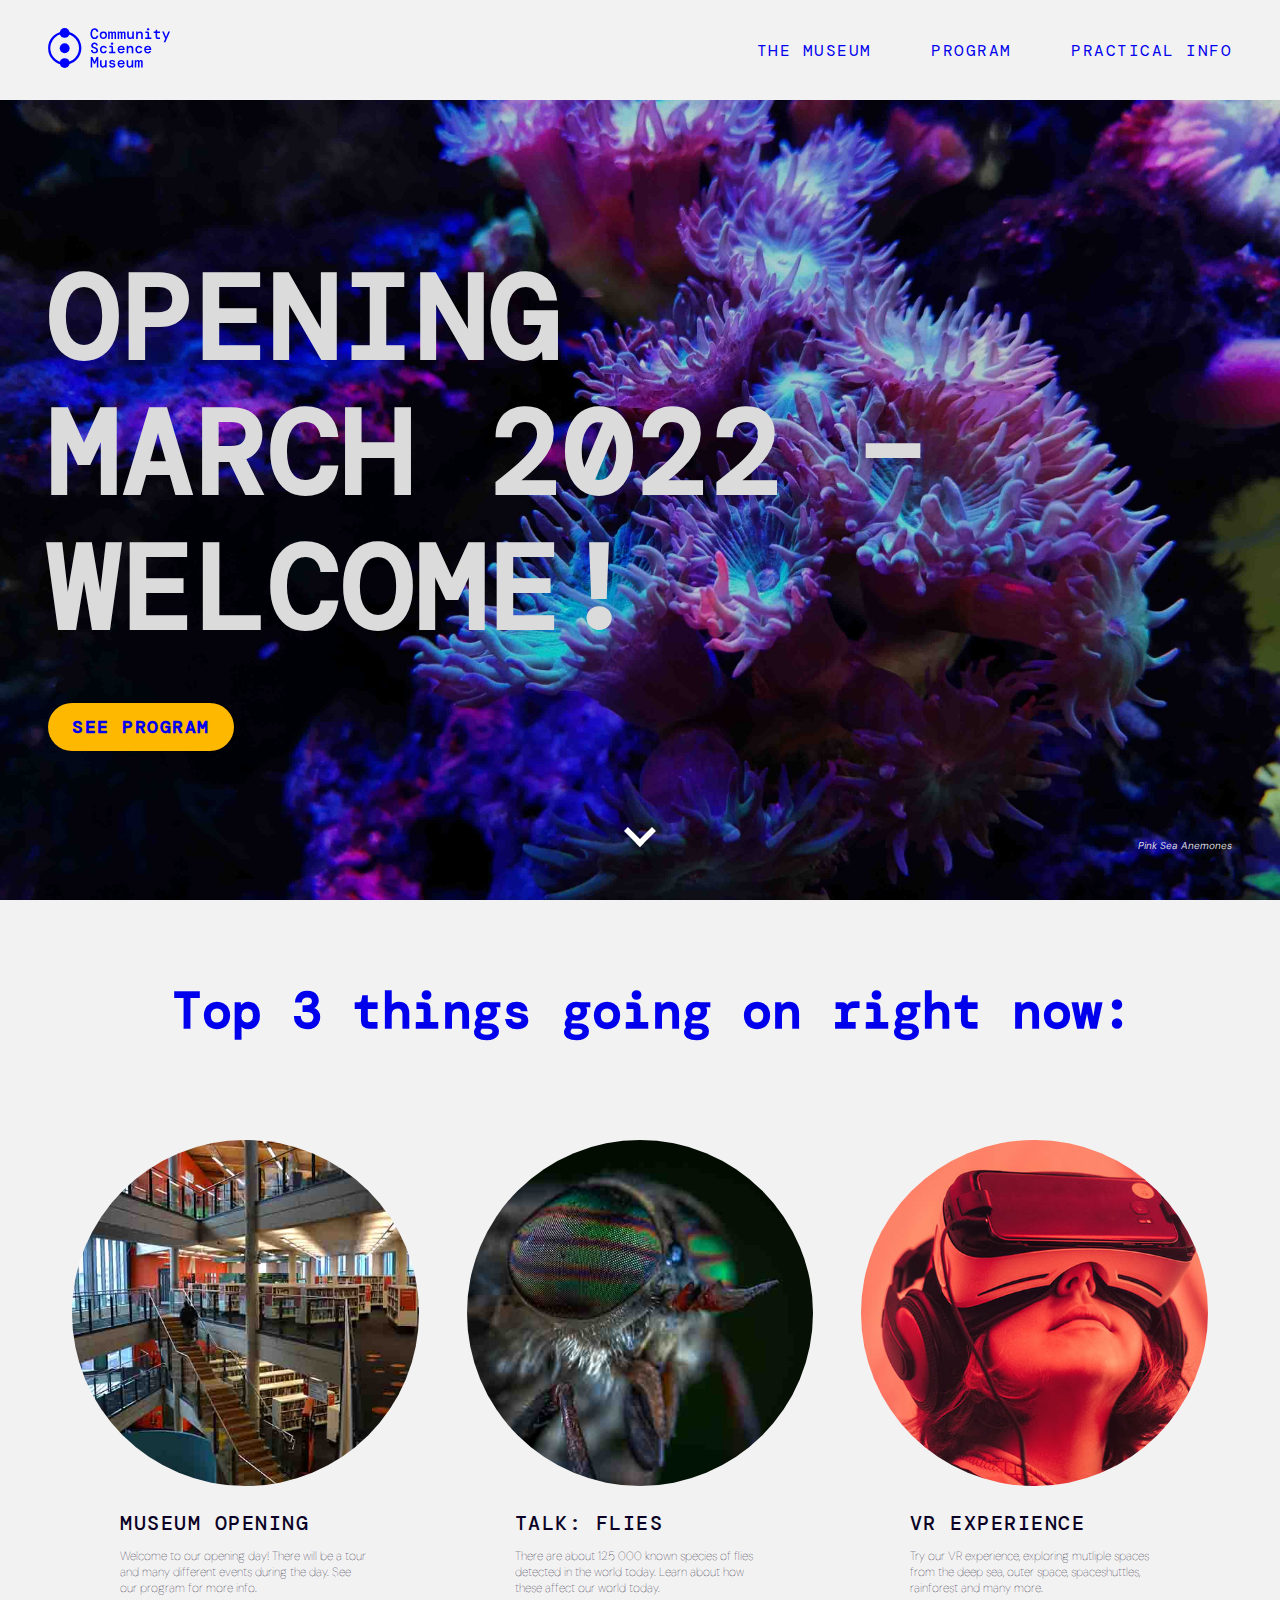
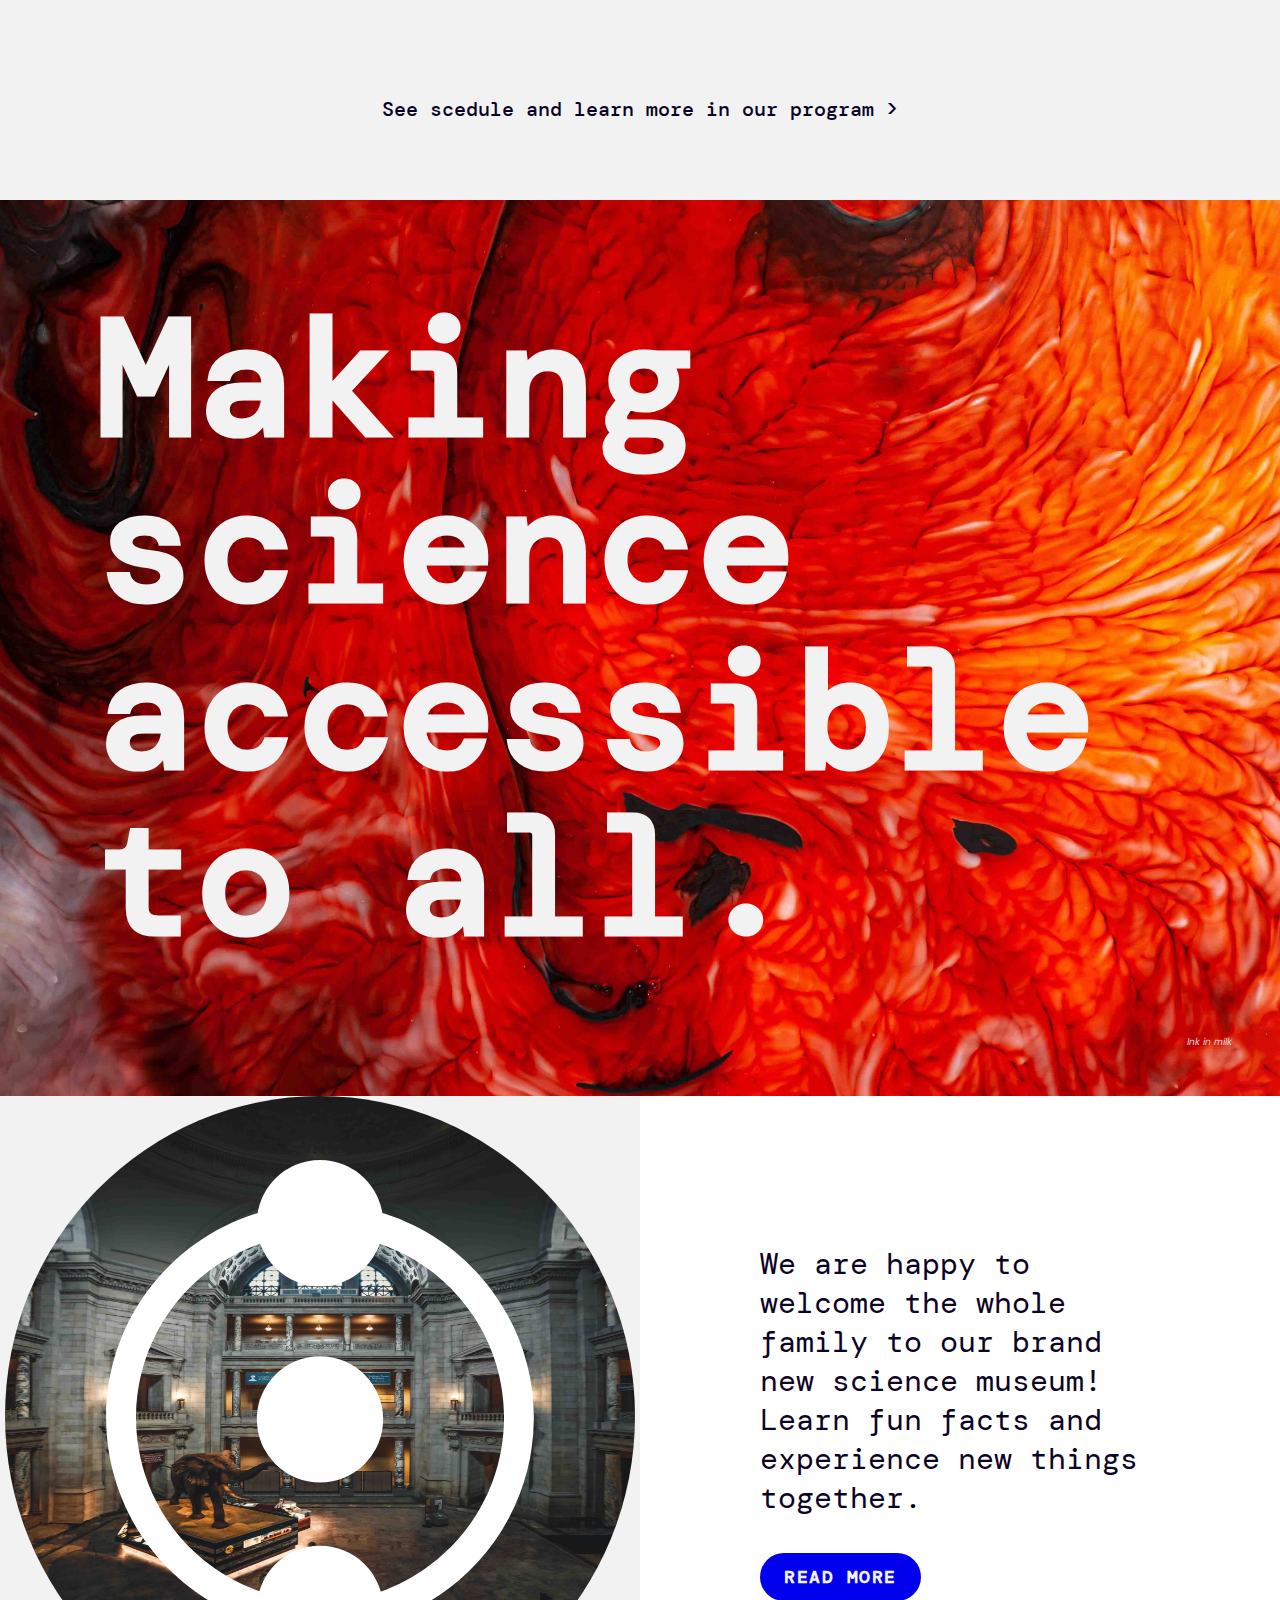
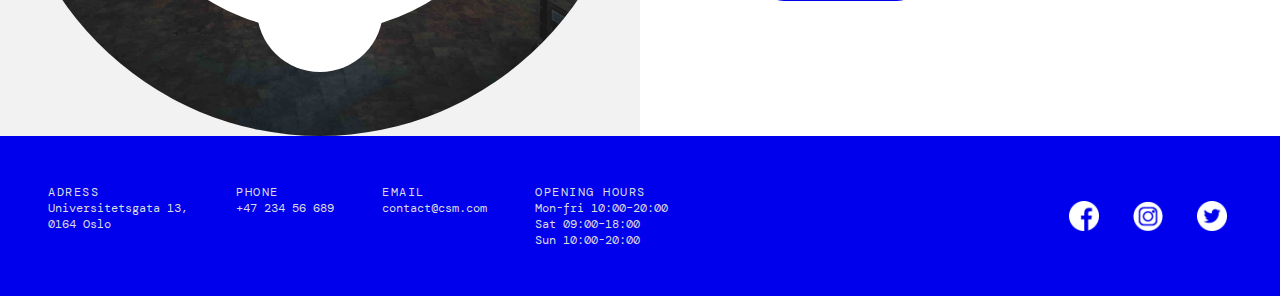
==== index.html @ 31126956 "Update" ====
<!DOCTYPE html>
<html lang="en">

<head>
    <title>Community Science Museum</title>
    <link rel="stylesheet" href="style.css">
    <link rel="preconnect" href="https://fonts.googleapis.com">
    <link rel="preconnect" href="https://fonts.gstatic.com" crossorigin>
    <link rel="stylesheet" href="https://fonts.googleapis.com/css?family=DM+Mono">  
    <link rel="stylesheet" href="https://fonts.googleapis.com/css?family=DM+Sans">    
    <meta charset="UTF-8">
    <meta http-equiv="X-UA-Compatible" content="IE=edge">
    <meta name="viewport" content="width=device-width, initial-scale=1.0">

</head>

<body>
    <header>
        <nav class="navbar">
            <div class="nav-logo">
                <a href="/index.html" id="logo"> <img src="Images/logo-blue.svg" alt="Community Science Museum logo"></a>
            </div>
            <ul class="nav-list">
                <li class="list-item">
                    <a href="/the-museum.html">The Museum</a>
                </li>
                <li class="list-item">
                    <a href="/program.html">Program</a>
                </li>
                <li class="list-item">   
                    <a href="/practical-info.html">Practical Info</a>
                </li>
            </ul>
        </nav>
    </header>

    <main class="grid">
       <section class="hero flex-align-ver col-12" id="hero-homepage">
        <h1>Opening<br>March 2022 –<br>welcome!</h1>
        <a href="/program.html" class="button yellow">See program</a>
        <p class="image-text">Pink Sea Anemones</p>
        <a href="#top3" class="down-button"> <img src="Images/icon-arrow.svg" alt="Arrow down button"></a>
       </section>

       <section class="col-12 flex-align-ver flex-align-hor" id="top3">
           <h2 class="col-12 top3-header">Top 3 things going on right now:</h2>
                <div class="grid max-width">
                    <div class="top3-item col-4">
                        <img src="/Images/top3-img-museum.jpg" alt="Museum library and stairway">
                        <h3>Museum Opening</h3>
                        <p>Welcome to our opening day! There will be a tour and many different events during the day. See our program for more info.</p>
                    </div>
                    <div class="top3-item col-4">
                        <img src="/Images/top3-img-horsefly.jpg" alt="Closeup of horsefly">
                        <h3>Talk: Flies</h3>
                        <p>There are about 125 000 known species of flies detected in the world today. Learn about how these affect our world today.</p>
                    </div>
                    <div class="top3-item col-4">
                        <img src="/Images/top3-img-vr.jpg" alt="Child wearing VR-glasses">
                        <h3>VR Experience</h3>
                        <p>Try our VR experience, exploring mutliple spaces from the deep sea, outer space, spaceshuttles, rainforest and many more.</p>
                    </div>
                </div>
                <a href="program.html" class="top3-cta">See scedule and learn more in our program ></a>
       </section>
       <section class="col-12" id="break">
        <p class="break-text">Making science accessible to all.</p>
        <p class="image-text">Ink in milk</p>
       </section>
       
           <div class="col-6 flex-align-all">
                <img src="/Images/icon-logo-white.svg" alt="logo icon white" class="read-more-logo">
                <img src="/Images/welcome-img-museum.jpg" alt="Open hall in museum with elephant"class="read-more-img">
           </div>
           <div class="col-6 read-more-text flex-align-all">
                <div>
                    <p>We are happy to welcome the whole family to our brand new science museum! Learn fun facts and experience new things together.</p>
                    <a href="/the-museum.html" class="button blue">Read more</a>
                </div>
           </div>

    </main>
    
    <footer>
        <div class="footer-content">
            <div class="footer-text">
                <div>
                    <p class="footer-title">Adress</p>
                    <p>Universitetsgata 13,</p>
                    <p>0164 Oslo</p>
                </div>
                <div>
                    <p class="footer-title">Phone</p>
                    <p>+47 234 56 689</p>
                </div>
                <div>
                    <p class="footer-title">Email</p>
                    <p>contact@csm.com</p>
                </div>
                <div>
                    <p class="footer-title">Opening Hours</p>
                    <p>Mon-fri 10:00–20:00</p>
                    <p>Sat 09:00–18:00</p>
                    <p>Sun 10:00-20:00</p>
                </div>
            </div> 
            <div class="footer-icons">
                <a href="https://www.facebook.com" target="_blank" class="flex-align-all"> <img src="/Images/icon-facebook.png" alt="facebook logo"></a>
                <a href="https://www.instagram.com" target="_blank" class="flex-align-all"> <img src="/Images/icon-instagram.png" alt="instagram logo"></a>
                <a href="https://www.twitter.com" target="_blank" class="flex-align-all"> <img src="/Images/icon-twitter.png" alt="twitter logo"></a>
            </div>
        </div>
    </footer>
</body>
---- style.css ----
* {
	margin: 0;
	padding: 0;
	list-style: none;
	text-decoration: none;
	box-sizing: border-box;
}

html,
body {
	font-family: "DM Mono", Courier, monospace;
	font-weight: 400;
	color: #0b0326;
	background-color: #f2f2f2;
	scroll-behavior: smooth;
}
main {
	margin-top: 100px;
}
h1 {
	font-family: "DM Mono";
	font-weight: bold;
	font-size: 180px;
	color: #dbdbdb;
	text-transform: uppercase;
	letter-spacing: 1.5px;
	line-height: 135px;
	margin-bottom: 48px;
}

h2 {
	font-family: "DM Mono";
	font-weight: bold;
	font-size: 50px;
	padding-bottom: 24px;
	color: #0000ed;
}

h3 {
	font-family: "DM Mono";
	font-weight: 500;
	font-size: 20px;
	text-transform: uppercase;
	letter-spacing: 1.5px;
	padding-bottom: 12px;
}

a {
	color: #0b0326;
}

p {
	font-size: 16px;
}

.button {
	padding: 12px 24px;
	font-size: 18px;
	font-weight: bold;
	text-transform: uppercase;
	letter-spacing: 1.5px;
}
.button.yellow {
	background-color: #ffb800;
	color: #0000ed;
	border-radius: 30px;
}
.button.blue {
	background-color: #0000ed;
	color: #f2f2f2;
	border-radius: 30px;
}

/* NAV */
header {
	position: fixed;
	top: 0;
	left: 0;
	z-index: 99;
	width: 100%;
	background-color: #f2f2f2;
}
.navbar {
	display: flex;
	justify-content: space-between;
	align-items: center;
	padding: 0 48px;
	height: 100px;
}
.nav-list {
	font-size: 16px;
	font-weight: normal;
	text-transform: uppercase;
	letter-spacing: 1.5px;
}
.nav-list .list-item {
	display: inline-block;
	margin-left: 48px;
}
.navbar a {
	color: #0000ed;
	transition-duration: 0.15s;
}
.navbar a:hover {
	font-size: 18px;
	font-weight: bold;
	letter-spacing: 0.5px;
}
.navbar img {
	height: 40px;
	transition-duration: 0.25s;
}
.navbar img:hover {
	height: 43px;
}
/* NAV END*/

.grid {
	display: grid;
	grid-template-columns: repeat(12, 1fr);
	grid-column: 1/-1;
	width: 100%;
}

.col-12 {
	grid-column: 1/-1;
}

.col-4 {
	grid-column: span 4;
}
.col-6 {
	grid-column: span 6;
}
.flex-align-ver {
	display: flex;
	flex-direction: column;
	justify-content: center;
	align-items: flex-start;
}

.flex-align-hor {
	align-items: center;
}

.flex-align-all {
	display: flex;
	flex-direction: column;
	justify-content: center;
	align-items: center;
}

.max-width {
	max-width: 1500px;
	margin: 0 auto;
}

section {
	padding: 48px;
	min-height: 100vh;
}

.hero {
	min-height: calc(100vh - 100px);
}

section#hero-homepage {
	background-image: url(/Images/hero-homepage.jpg);
	background-size: cover;
	background-repeat: no-repeat;
	background-position: center;
	position: relative;
}
section#hero-homepage h1 {
	font-size: 120px;
}

section#hero-program {
	background-image: url(/Images/hero-program.jpg);
	background-size: cover;
	background-repeat: no-repeat;
	background-position: center;
	position: relative;
}

.image-text {
	position: absolute;
	right: 48px;
	bottom: 48px;
	color: #dbdbdb;
	font-size: 10px;
	font-family: "DM Sans";
	font-style: italic;
}
.down-button {
	position: absolute;
	left: 50%;
	padding-top: 100px;
	transform: translateX(-50%);
	bottom: 48px;
}
.down-button img {
	height: 20px;
	transition-duration: 0.25s;
}
.down-button img:hover {
	height: 23px;
}

.top3-item {
	display: flex;
	flex-direction: column;
	align-items: center;
}
.top3-item img {
	border-radius: 100%;
	padding: 24px;
	width: 100%;
}

.top3-item p {
	font-family: "DM Sans";
	font-weight: 100;
	font-size: 12px;
	max-width: 250px;
	width: 100%;
}
.top3-item h3 {
	max-width: 250px;
	width: 100%;
}
.top3-header {
	padding-left: 24px;
	margin-bottom: 48px;
}

.top3-cta {
	font-size: 20px;
	font-weight: 500;
	transition-duration: 0.25s;
	padding-top: 100px;
}

.top3-cta:hover {
	font-size: 22px;
}

section#break {
	background-image: url(/Images/break-img-milkink.jpg);
	min-height: 70vw;
	background-size: cover;
	background-repeat: no-repeat;
	background-position: center;
	position: relative;
}
.break-text {
	color: #f2f2f2;
	font-size: 13vw;
	font-weight: bold;
	line-height: 13vw;
	padding: 48px;
}

.read-more-logo {
	position: absolute;
	z-index: 1;
	width: 40vw;
	height: 40vw;
}

.read-more-img {
	width: calc(50vw - 10px);
	height: 50vw;
	border-radius: 100%;
}

.read-more-text {
	background-color: white;
}

.read-more-text p {
	font-size: 30px;
	font-weight: normal;
	margin-bottom: 48px;
	max-width: 400px;
}

/* FOOTER */
footer {
	background-color: #0000ed;
	max-height: 300px;
	align-items: center;
}
.footer-content {
	color: #dbdbdb;
	display: flex;
	justify-content: space-between;
	padding: 48px;
	align-items: center;
}
.footer-text {
	justify-content: space-between;
	display: flex;
	align-items: flex-start;
}
.footer-text p {
	font-size: 12px;
}
.footer-title {
	font-size: 12px;
	text-transform: uppercase;
	letter-spacing: 1.5px;
}
.footer-text div {
	margin-right: 48px;
}
.footer-icons {
	display: flex;
}
.footer-icons a {
	margin-left: 24px;
	width: 40px;
	height: 40px;
}
.footer-icons img {
	width: 30px;
	height: 30px;
	transition-duration: 0.25s;
}
.footer-icons a:hover > img {
	width: 40px;
	height: 40px;
}
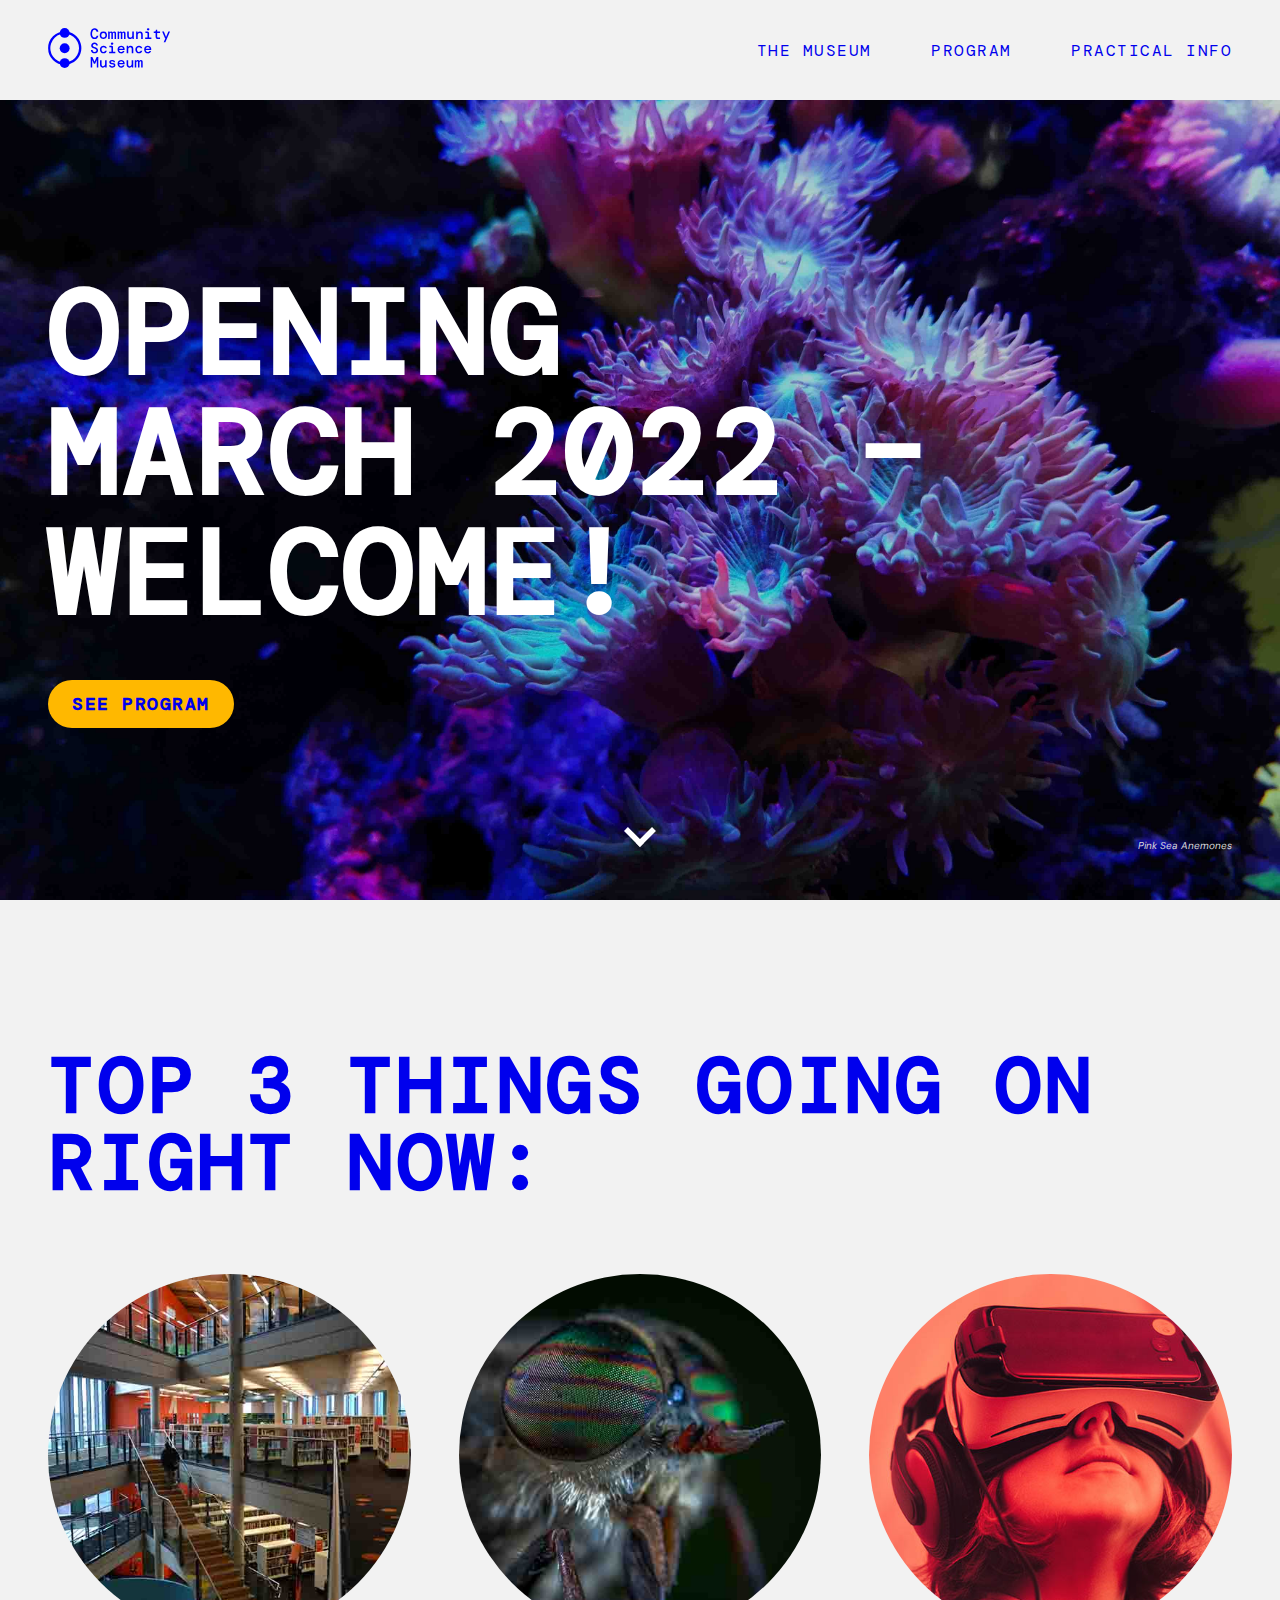
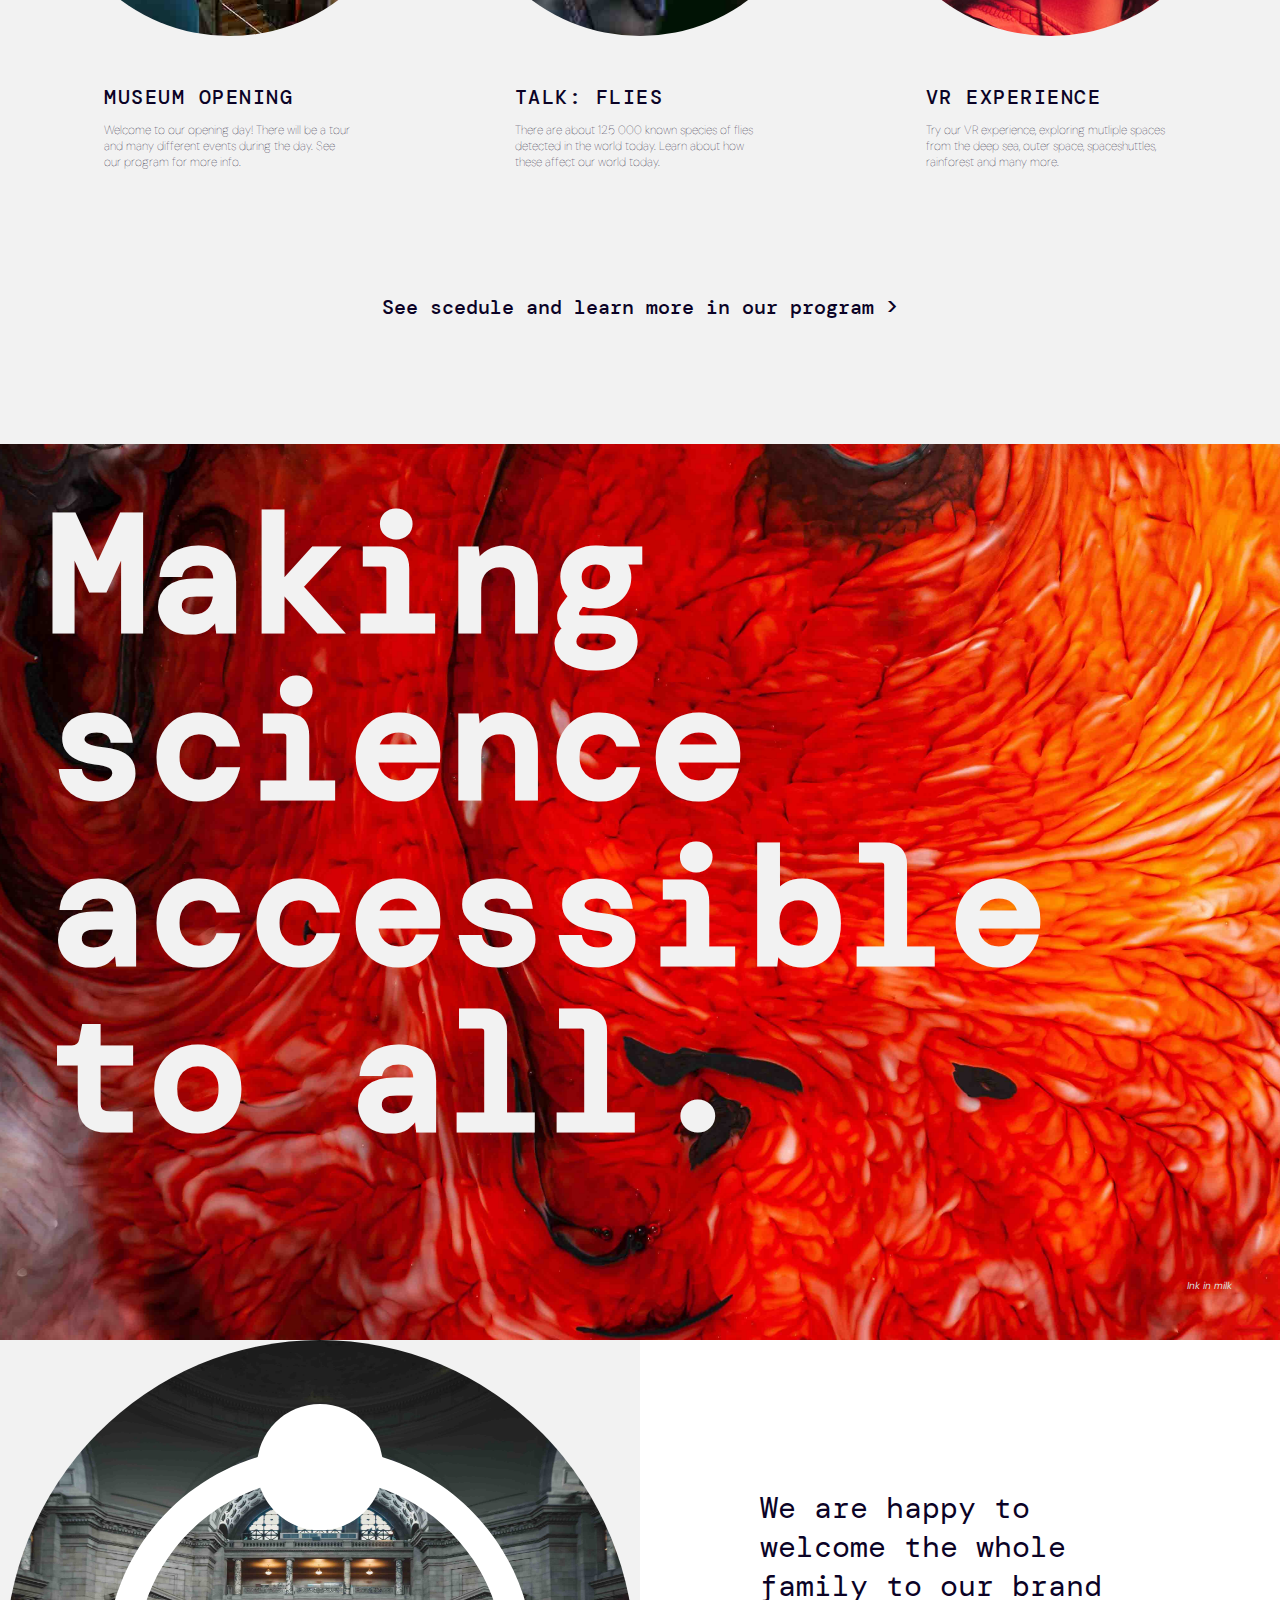
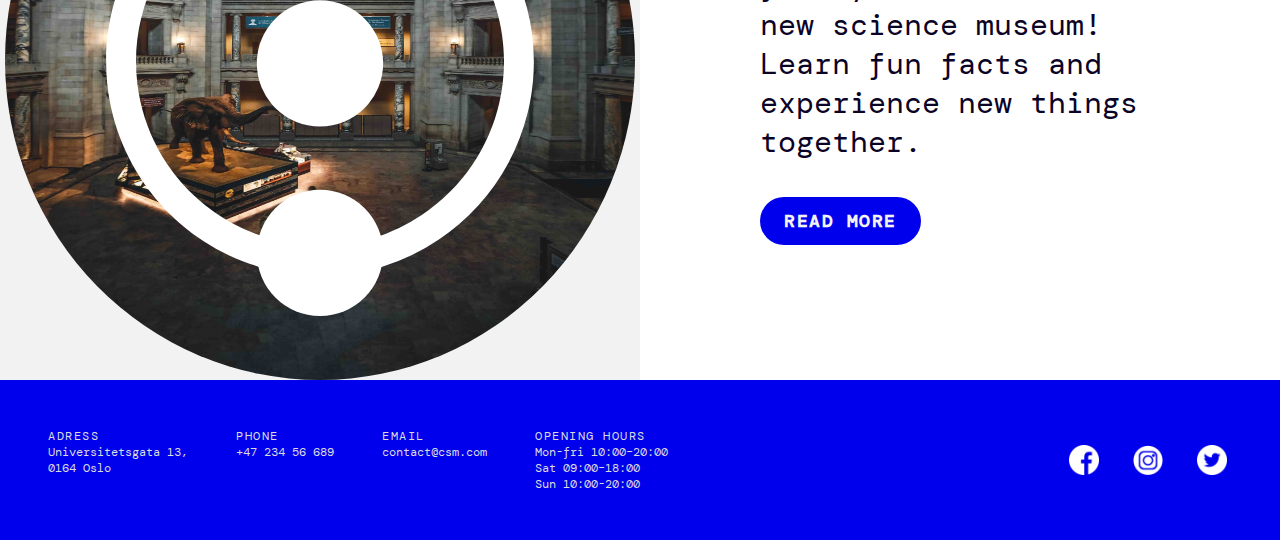
==== commit 0f400d21: "Update" ====
--- a/index.html
+++ b/index.html
@@ -11,7 +11,6 @@
     <meta charset="UTF-8">
     <meta http-equiv="X-UA-Compatible" content="IE=edge">
     <meta name="viewport" content="width=device-width, initial-scale=1.0">
-
 </head>
 
 <body>
@@ -20,7 +19,7 @@
             <div class="nav-logo">
                 <a href="/index.html" id="logo"> <img src="Images/logo-blue.svg" alt="Community Science Museum logo"></a>
             </div>
-            <ul class="nav-list">
+            <ul class="nav-list uppercase">
                 <li class="list-item">
                     <a href="/the-museum.html">The Museum</a>
                 </li>
@@ -70,7 +69,7 @@
        
            <div class="col-6 flex-align-all">
                 <img src="/Images/icon-logo-white.svg" alt="logo icon white" class="read-more-logo">
-                <img src="/Images/welcome-img-museum.jpg" alt="Open hall in museum with elephant"class="read-more-img">
+                <img src="/Images/welcome-img-museum.jpg" alt="Open hall in museum with elephant" class="read-more-img">
            </div>
            <div class="col-6 read-more-text flex-align-all">
                 <div>
@@ -85,20 +84,20 @@
         <div class="footer-content">
             <div class="footer-text">
                 <div>
-                    <p class="footer-title">Adress</p>
+                    <p class="uppercase">Adress</p>
                     <p>Universitetsgata 13,</p>
                     <p>0164 Oslo</p>
                 </div>
                 <div>
-                    <p class="footer-title">Phone</p>
+                    <p class="uppercase">Phone</p>
                     <p>+47 234 56 689</p>
                 </div>
                 <div>
-                    <p class="footer-title">Email</p>
+                    <p class="uppercase">Email</p>
                     <p>contact@csm.com</p>
                 </div>
                 <div>
-                    <p class="footer-title">Opening Hours</p>
+                    <p class="uppercase">Opening Hours</p>
                     <p>Mon-fri 10:00–20:00</p>
                     <p>Sat 09:00–18:00</p>
                     <p>Sun 10:00-20:00</p>
--- a/style.css
+++ b/style.css
@@ -18,26 +18,30 @@
 	margin-top: 100px;
 }
 h1 {
-	font-family: "DM Mono";
-	font-weight: bold;
-	font-size: 180px;
-	color: #dbdbdb;
+	color: white;
+	font-family: "DM Mono", Helvetica, sans-serif;
+	font-weight: bold;
+	font-size: 20vh;
+	line-height: 20vh;
 	text-transform: uppercase;
 	letter-spacing: 1.5px;
-	line-height: 135px;
 	margin-bottom: 48px;
 }
 
 h2 {
-	font-family: "DM Mono";
-	font-weight: bold;
-	font-size: 50px;
-	padding-bottom: 24px;
 	color: #0000ed;
+	font-family: "DM Mono", Helvetica, sans-serif;
+	font-weight: bold;
+	font-size: 6vw;
+	line-height: 6vw;
+	text-transform: uppercase;
+	letter-spacing: 0.3vw;
+	padding-bottom: 48px;
+	padding-left: 24px;
 }
 
 h3 {
-	font-family: "DM Mono";
+	font-family: "DM Mono", Courier, monospace;
 	font-weight: 500;
 	font-size: 20px;
 	text-transform: uppercase;
@@ -52,6 +56,10 @@
 p {
 	font-size: 16px;
 }
+.uppercase {
+	text-transform: uppercase;
+	letter-spacing: 1.5px;
+}
 
 .button {
 	padding: 12px 24px;
@@ -73,12 +81,12 @@
 
 /* NAV */
 header {
+	background-color: #f2f2f2;
 	position: fixed;
 	top: 0;
 	left: 0;
 	z-index: 99;
 	width: 100%;
-	background-color: #f2f2f2;
 }
 .navbar {
 	display: flex;
@@ -90,8 +98,6 @@
 .nav-list {
 	font-size: 16px;
 	font-weight: normal;
-	text-transform: uppercase;
-	letter-spacing: 1.5px;
 }
 .nav-list .list-item {
 	display: inline-block;
@@ -126,6 +132,10 @@
 	grid-column: 1/-1;
 }
 
+.col-3 {
+	grid-column: span 3;
+}
+
 .col-4 {
 	grid-column: span 4;
 }
@@ -156,31 +166,35 @@
 }
 
 section {
-	padding: 48px;
 	min-height: 100vh;
 }
 
 .hero {
 	min-height: calc(100vh - 100px);
-}
-
-section#hero-homepage {
-	background-image: url(/Images/hero-homepage.jpg);
 	background-size: cover;
 	background-repeat: no-repeat;
 	background-position: center;
 	position: relative;
-}
+	padding: 48px;
+}
+
+section#hero-homepage {
+	background-image: url(/Images/hero-homepage.jpg);
+}
+section#hero-program {
+	background-image: url(/Images/hero-program.jpg);
+}
+section#hero-museum {
+	background-image: url(/Images/hero-museum.jpg);
+}
+
 section#hero-homepage h1 {
 	font-size: 120px;
-}
-
-section#hero-program {
-	background-image: url(/Images/hero-program.jpg);
-	background-size: cover;
-	background-repeat: no-repeat;
-	background-position: center;
-	position: relative;
+	line-height: 120px;
+}
+
+section#program-main {
+	padding-top: calc(100px + 48px);
 }
 
 .image-text {
@@ -207,15 +221,21 @@
 	height: 23px;
 }
 
+section#top3 {
+	padding: 24px;
+	padding-top: calc(100px + 48px);
+}
+
 .top3-item {
 	display: flex;
 	flex-direction: column;
 	align-items: center;
+	padding: 24px;
 }
 .top3-item img {
 	border-radius: 100%;
-	padding: 24px;
 	width: 100%;
+	margin-bottom: 48px;
 }
 
 .top3-item p {
@@ -229,16 +249,12 @@
 	max-width: 250px;
 	width: 100%;
 }
-.top3-header {
-	padding-left: 24px;
-	margin-bottom: 48px;
-}
 
 .top3-cta {
 	font-size: 20px;
 	font-weight: 500;
 	transition-duration: 0.25s;
-	padding-top: 100px;
+	padding: 100px 0;
 }
 
 .top3-cta:hover {
@@ -267,24 +283,106 @@
 	width: 40vw;
 	height: 40vw;
 }
-
 .read-more-img {
 	width: calc(50vw - 10px);
 	height: 50vw;
 	border-radius: 100%;
 }
-
 .read-more-text {
 	background-color: white;
 }
-
 .read-more-text p {
 	font-size: 30px;
 	font-weight: normal;
 	margin-bottom: 48px;
 	max-width: 400px;
 }
-
+/* PROGRAM */
+
+.program {
+	padding: 48px;
+	height: 50vh;
+}
+.program-large.blue,
+.program.blue {
+	color: #d8d8d8;
+	background-color: #0000ed;
+}
+
+.program.yellow {
+	background-color: #ffb800;
+}
+.program-large.white,
+.program.white {
+	background-color: white;
+}
+.program img {
+	border-radius: 100%;
+}
+.program {
+	display: flex;
+	flex-direction: column;
+	justify-content: center;
+}
+.program h3 {
+	font-weight: bold;
+	font-size: 3vw;
+	letter-spacing: 3px;
+	line-height: 3vw;
+}
+.program p {
+	font-family: "DM Sans";
+	font-size: 13px;
+	padding: 4px 0;
+}
+.program-info {
+	padding-top: 12px;
+}
+.program-info p {
+	font-family: "DM Sans";
+	font-weight: bold;
+}
+.coming-up-text {
+	color: #0000ed;
+	font-size: 6vw;
+	font-weight: bold;
+	line-height: 7vw;
+	padding: 48px;
+	max-width: 80vw;
+}
+.program-large {
+	height: 100vh;
+	padding: 48px;
+	display: flex;
+	flex-direction: column;
+	justify-content: center;
+}
+.h3-large {
+	font-size: 6vw;
+	font-weight: 500;
+	letter-spacing: 4px;
+	line-height: 6vw;
+}
+.program-large p {
+	font-family: "DM Sans";
+	font-weight: normal;
+	font-size: 18px;
+	padding-top: 12px;
+	max-width: 30vw;
+}
+
+.program-info-large {
+	padding-top: 24px;
+}
+.program-large img {
+	border-radius: 100%;
+}
+.square {
+	border-radius: none;
+}
+.coming-up-text {
+	padding-top: 200px;
+}
 /* FOOTER */
 footer {
 	background-color: #0000ed;
@@ -306,11 +404,6 @@
 .footer-text p {
 	font-size: 12px;
 }
-.footer-title {
-	font-size: 12px;
-	text-transform: uppercase;
-	letter-spacing: 1.5px;
-}
 .footer-text div {
 	margin-right: 48px;
 }
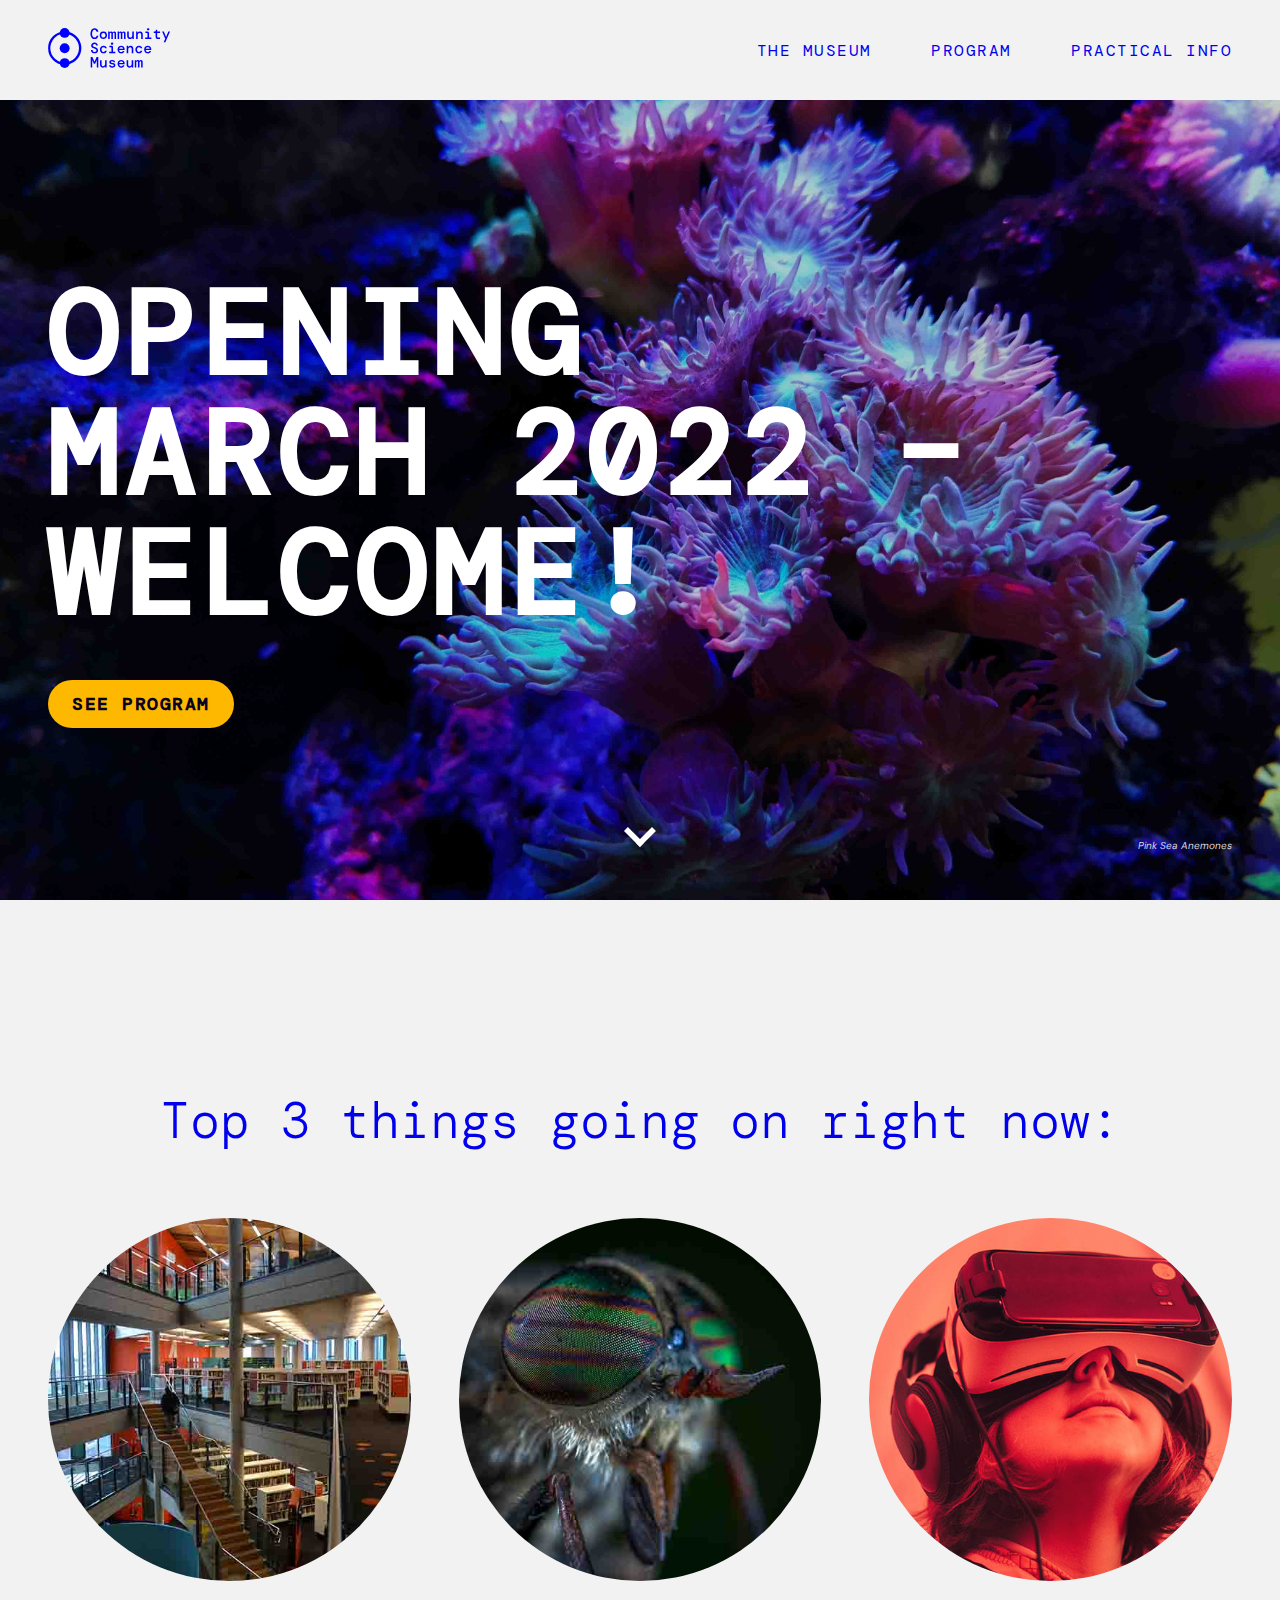
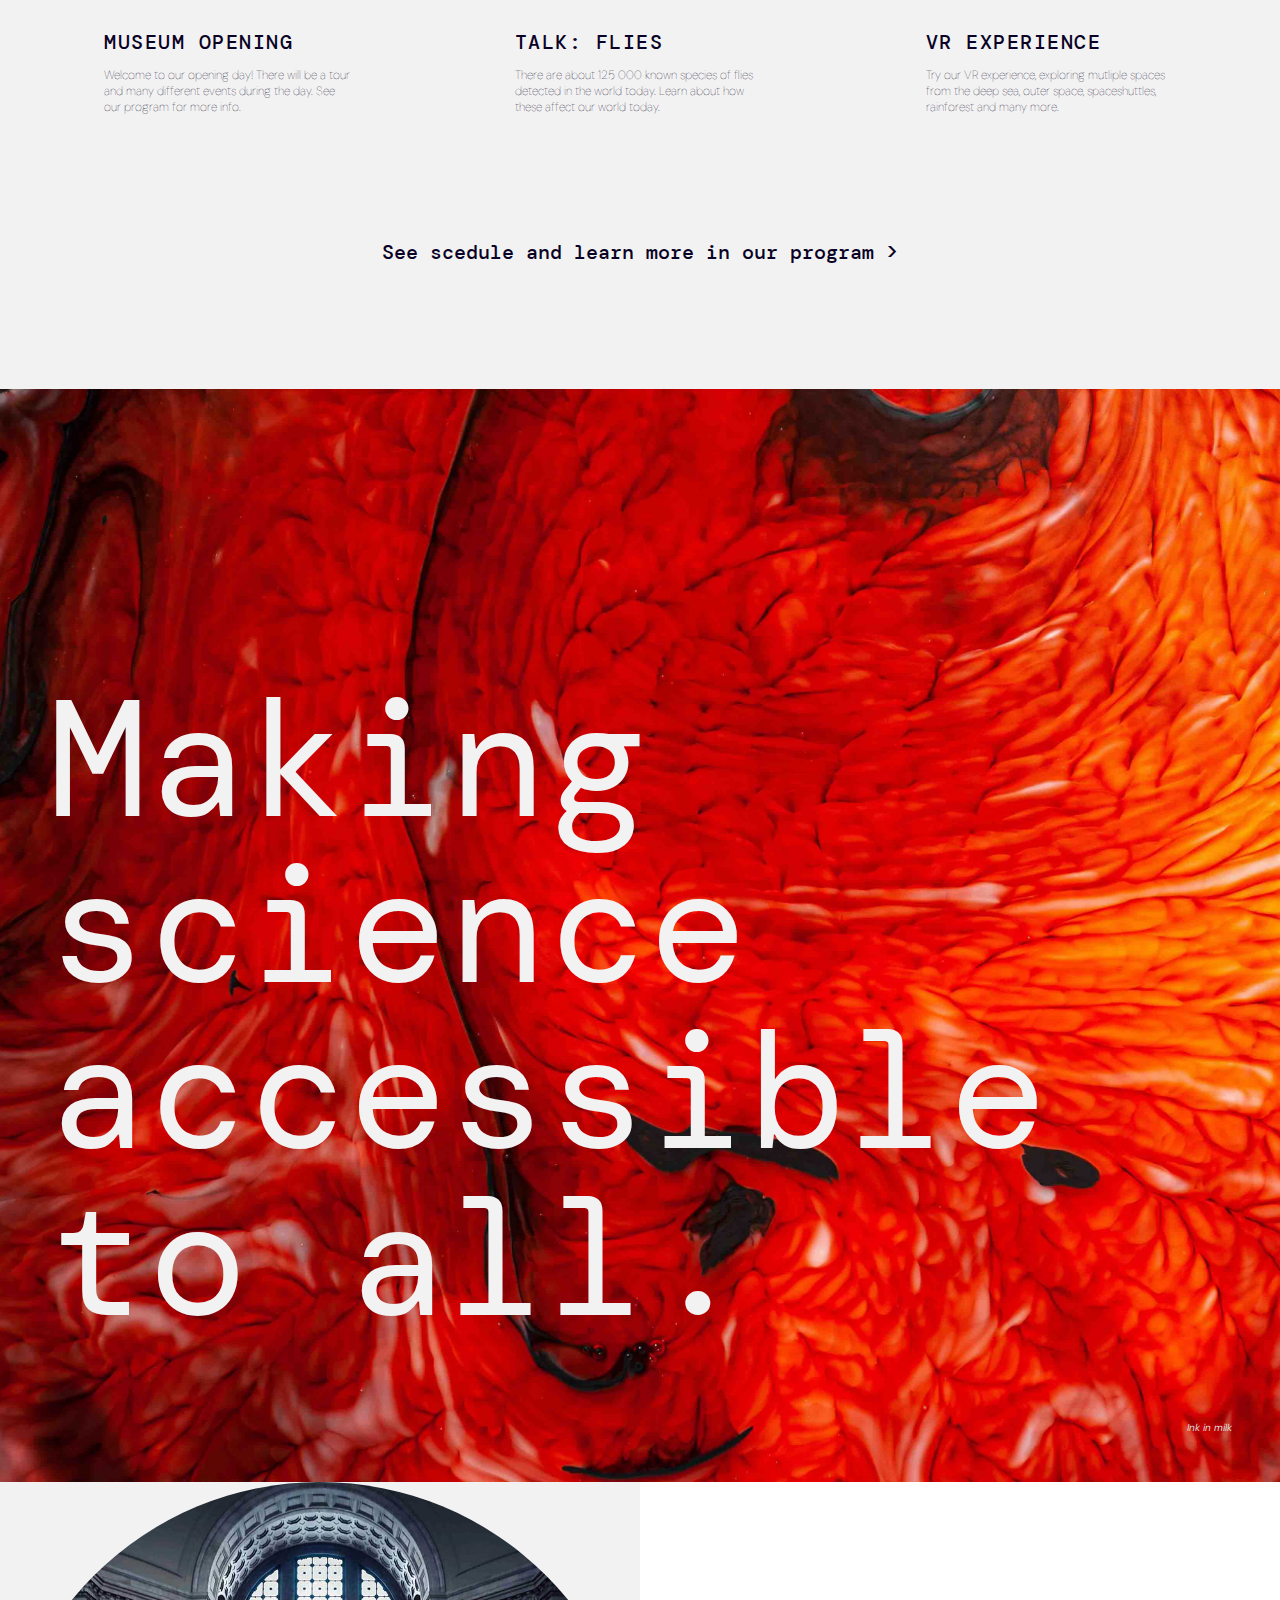
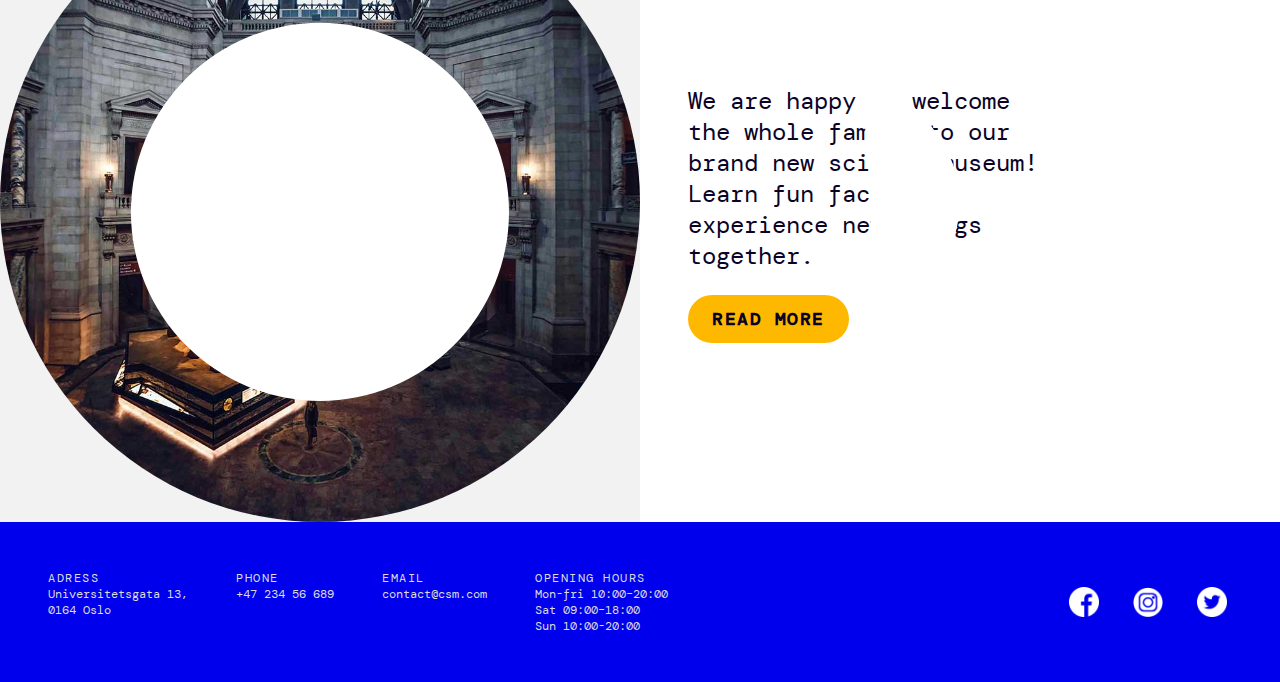
==== commit 64557257: "Update" ====
--- a/index.html
+++ b/index.html
@@ -36,48 +36,47 @@
     <main class="grid">
        <section class="hero flex-align-ver col-12" id="hero-homepage">
         <h1>Opening<br>March 2022 –<br>welcome!</h1>
-        <a href="/program.html" class="button yellow">See program</a>
+        <a href="/program.html" class="btn yellow">See program</a>
         <p class="image-text">Pink Sea Anemones</p>
-        <a href="#top3" class="down-button"> <img src="Images/icon-arrow.svg" alt="Arrow down button"></a>
+        <a href="#top3" class="down-btn"> <img src="Images/icon-arrow.svg" alt="Arrow down button"></a>
        </section>
 
        <section class="col-12 flex-align-ver flex-align-hor" id="top3">
            <h2 class="col-12 top3-header">Top 3 things going on right now:</h2>
                 <div class="grid max-width">
                     <div class="top3-item col-4">
-                        <img src="/Images/top3-img-museum.jpg" alt="Museum library and stairway">
+                        <img src="Images/top3-img-museum.jpg" alt="Museum library and stairway">
                         <h3>Museum Opening</h3>
                         <p>Welcome to our opening day! There will be a tour and many different events during the day. See our program for more info.</p>
                     </div>
                     <div class="top3-item col-4">
-                        <img src="/Images/top3-img-horsefly.jpg" alt="Closeup of horsefly">
+                        <img src="Images/top3-img-horsefly.jpg" alt="Closeup of horsefly">
                         <h3>Talk: Flies</h3>
                         <p>There are about 125 000 known species of flies detected in the world today. Learn about how these affect our world today.</p>
                     </div>
                     <div class="top3-item col-4">
-                        <img src="/Images/top3-img-vr.jpg" alt="Child wearing VR-glasses">
+                        <img src="Images/top3-img-vr.jpg" alt="Child wearing VR-glasses">
                         <h3>VR Experience</h3>
                         <p>Try our VR experience, exploring mutliple spaces from the deep sea, outer space, spaceshuttles, rainforest and many more.</p>
                     </div>
                 </div>
                 <a href="program.html" class="top3-cta">See scedule and learn more in our program ></a>
        </section>
-       <section class="col-12" id="break">
+       <section class="col-12 break-home" id="break">
         <p class="break-text">Making science accessible to all.</p>
         <p class="image-text">Ink in milk</p>
        </section>
-       
-           <div class="col-6 flex-align-all">
-                <img src="/Images/icon-logo-white.svg" alt="logo icon white" class="read-more-logo">
-                <img src="/Images/welcome-img-museum.jpg" alt="Open hall in museum with elephant" class="read-more-img">
-           </div>
-           <div class="col-6 read-more-text flex-align-all">
-                <div>
-                    <p>We are happy to welcome the whole family to our brand new science museum! Learn fun facts and experience new things together.</p>
-                    <a href="/the-museum.html" class="button blue">Read more</a>
-                </div>
-           </div>
 
+        <div class="grid-elem-half col-12 img-left">
+            <div class="grid-text-half white intro flex-align-ver">
+                <p>We are happy to welcome the whole family to our brand new science museum! Learn fun facts and experience new things together.</p>
+                <a href="/the-museum.html" class="btn">Read more</a>
+            </div>
+            <div class="grid-img-half flex-align-all circle">
+                <img src="Images/icon-logo-white.svg" alt="logo icon white" class="white-logo-icon">
+                <img src="Images/welcome-img-museum.jpg" alt="Open hall in museum with elephant">
+            </div>
+        </div>
     </main>
     
     <footer>
@@ -104,9 +103,9 @@
                 </div>
             </div> 
             <div class="footer-icons">
-                <a href="https://www.facebook.com" target="_blank" class="flex-align-all"> <img src="/Images/icon-facebook.png" alt="facebook logo"></a>
-                <a href="https://www.instagram.com" target="_blank" class="flex-align-all"> <img src="/Images/icon-instagram.png" alt="instagram logo"></a>
-                <a href="https://www.twitter.com" target="_blank" class="flex-align-all"> <img src="/Images/icon-twitter.png" alt="twitter logo"></a>
+                <a href="https://www.facebook.com" target="_blank" class="flex-align-all"> <img src="Images/icon-facebook.png" alt="facebook logo"></a>
+                <a href="https://www.instagram.com" target="_blank" class="flex-align-all"> <img src="Images/icon-instagram.png" alt="instagram logo"></a>
+                <a href="https://www.twitter.com" target="_blank" class="flex-align-all"> <img src="Images/icon-twitter.png" alt="twitter logo"></a>
             </div>
         </div>
     </footer>
--- a/style.css
+++ b/style.css
@@ -21,23 +21,20 @@
 	color: white;
 	font-family: "DM Mono", Helvetica, sans-serif;
 	font-weight: bold;
-	font-size: 20vh;
-	line-height: 20vh;
+	font-size: 190px;
+	line-height: 180px;
 	text-transform: uppercase;
-	letter-spacing: 1.5px;
+	letter-spacing: 5px;
 	margin-bottom: 48px;
 }
 
 h2 {
 	color: #0000ed;
 	font-family: "DM Mono", Helvetica, sans-serif;
-	font-weight: bold;
-	font-size: 6vw;
-	line-height: 6vw;
-	text-transform: uppercase;
-	letter-spacing: 0.3vw;
-	padding-bottom: 48px;
-	padding-left: 24px;
+	font-weight: lighter;
+	font-size: 50px;
+	line-height: 50px;
+	padding: 48px;
 }
 
 h3 {
@@ -61,24 +58,39 @@
 	letter-spacing: 1.5px;
 }
 
-.button {
+.link {
+	font-weight: bold;
+	color: #aaaaaa;
+}
+.link:hover {
+	font-weight: bold;
+	color: #0b0326;
+}
+
+.btn {
 	padding: 12px 24px;
 	font-size: 18px;
 	font-weight: bold;
 	text-transform: uppercase;
 	letter-spacing: 1.5px;
-}
-.button.yellow {
 	background-color: #ffb800;
-	color: #0000ed;
+	color: #0b0326;
 	border-radius: 30px;
 }
-.button.blue {
+.btn:hover {
 	background-color: #0000ed;
 	color: #f2f2f2;
-	border-radius: 30px;
-}
-
+}
+.blue {
+	color: #d8d8d8;
+	background-color: #0000ed;
+}
+.yellow {
+	background-color: #ffb800;
+}
+.white {
+	background-color: white;
+}
 /* NAV */
 header {
 	background-color: #f2f2f2;
@@ -103,11 +115,11 @@
 	display: inline-block;
 	margin-left: 48px;
 }
-.navbar a {
+.nav-list .list-item a {
 	color: #0000ed;
 	transition-duration: 0.15s;
 }
-.navbar a:hover {
+.nav-list .list-item a:hover {
 	font-size: 18px;
 	font-weight: bold;
 	letter-spacing: 0.5px;
@@ -119,6 +131,11 @@
 .navbar img:hover {
 	height: 43px;
 }
+.nav-list .list-item.active a {
+	text-decoration: underline;
+	font-weight: bold;
+}
+
 /* NAV END*/
 
 .grid {
@@ -142,6 +159,10 @@
 .col-6 {
 	grid-column: span 6;
 }
+.col-8 {
+	grid-column: span 8;
+}
+
 .flex-align-ver {
 	display: flex;
 	flex-direction: column;
@@ -179,13 +200,16 @@
 }
 
 section#hero-homepage {
-	background-image: url(/Images/hero-homepage.jpg);
+	background-image: url(Images/hero-homepage.jpg);
 }
 section#hero-program {
-	background-image: url(/Images/hero-program.jpg);
+	background-image: url(Images/hero-program.jpg);
 }
 section#hero-museum {
-	background-image: url(/Images/hero-museum.jpg);
+	background-image: url(Images/hero-museum.jpg);
+}
+section#hero-info {
+	background-image: url(Images/hero-info.jpg);
 }
 
 section#hero-homepage h1 {
@@ -193,7 +217,9 @@
 	line-height: 120px;
 }
 
-section#program-main {
+section#program-main,
+section#museum-main,
+section {
 	padding-top: calc(100px + 48px);
 }
 
@@ -206,18 +232,18 @@
 	font-family: "DM Sans";
 	font-style: italic;
 }
-.down-button {
+.down-btn {
 	position: absolute;
 	left: 50%;
 	padding-top: 100px;
 	transform: translateX(-50%);
 	bottom: 48px;
 }
-.down-button img {
+.down-btn img {
 	height: 20px;
 	transition-duration: 0.25s;
 }
-.down-button img:hover {
+.down-btn img:hover {
 	height: 23px;
 }
 
@@ -262,127 +288,219 @@
 }
 
 section#break {
-	background-image: url(/Images/break-img-milkink.jpg);
+	min-height: 80vw;
+	background-size: cover;
+	background-repeat: no-repeat;
+	background-position: center;
+	position: relative;
+}
+.break-home {
+	background-image: url(Images/break-img-milkink.jpg);
+}
+.break-info {
+	background-image: url(Images/Info/break-img-cateye.jpg);
+}
+.break-text {
+	color: #f2f2f2;
+	font-size: 13vw;
+	font-weight: normal;
+	line-height: 13vw;
+	padding: 140px 48px;
+	justify-content: center;
+}
+
+.white-logo-icon {
+	position: absolute;
+	z-index: 1;
+	width: 40vw;
+	height: 40vw;
+}
+
+/* PROGRAM */
+.program-elem {
+	display: flex;
+	flex-direction: row-reverse;
+	padding: 24px;
+	max-height: 50vw;
+}
+.program-elem-large {
+	display: flex;
+	padding: 24px;
+}
+
+.program-elem > div,
+.program-elem-large > div {
+	width: 50%;
+}
+
+.program-text,
+.program-text-large {
+	margin: auto;
+	padding: 24px;
+}
+.program-elem h3 {
+	font-weight: bold;
+	font-size: 30px;
+	letter-spacing: 3px;
+	line-height: 30px;
+}
+.h3-large {
+	font-size: 6vw;
+	font-weight: 500;
+	letter-spacing: 4px;
+	line-height: 6vw;
+}
+
+.program-text p {
+	font-family: "DM Sans";
+	font-size: 13px;
+	padding: 4px 0;
+}
+.program-info {
+	padding-top: 12px;
+}
+.program-info-large {
+	padding-top: 24px;
+}
+.program-info p {
+	font-family: "DM Sans";
+	font-weight: bold;
+}
+.program-elem-large p {
+	font-family: "DM Sans";
+	font-weight: normal;
+	font-size: 18px;
+	padding-top: 12px;
+	max-width: 30vw;
+}
+.program-img img {
+	max-width: 100%;
+	border-radius: 100%;
+	padding: 24px;
+}
+
+section#coming-up h2 {
+	font-size: 6vw;
+	font-weight: bold;
+	line-height: 7vw;
+	padding-top: 200px;
+	max-width: 80vw;
+}
+
+/* MUSEUM */
+
+.grid-elem-half.img-right {
+	display: flex;
+}
+.grid-elem-half.img-left {
+	display: flex;
+	flex-direction: row-reverse;
+}
+.grid-elem-half > div {
+	width: 50%;
+}
+
+.grid-text-half {
+	padding: 24px;
+}
+.grid-text-half p {
+	max-width: 70%;
+	padding: 0 24px 24px;
+}
+.grid-text-half h3 {
+	text-transform: none;
+	font-weight: lighter;
+	font-size: 30px;
+	max-width: 70%;
+	padding: 24px;
+	margin-left: 0;
+}
+.grid-text-half h2 {
+	padding: 24px;
+}
+.grid-text-half.intro p {
+	font-size: 24px;
+	padding: 24px;
+}
+.grid-elem-half .btn {
+	margin: 0 24px;
+}
+.grid-img-half img {
+	width: 100%;
+	min-height: 50vh;
+	object-fit: cover;
+}
+.circle img {
+	border-radius: 50%;
+	object-fit: cover;
+}
+
+.grid-elem-third {
+	grid-column: span 3;
+}
+
+.museum-break {
+	background-image: url(Images/Museum/museum-break.jpg);
 	min-height: 70vw;
 	background-size: cover;
 	background-repeat: no-repeat;
 	background-position: center;
 	position: relative;
 }
-.break-text {
-	color: #f2f2f2;
-	font-size: 13vw;
-	font-weight: bold;
-	line-height: 13vw;
-	padding: 48px;
-}
-
-.read-more-logo {
-	position: absolute;
-	z-index: 1;
-	width: 40vw;
-	height: 40vw;
-}
-.read-more-img {
-	width: calc(50vw - 10px);
-	height: 50vw;
-	border-radius: 100%;
-}
-.read-more-text {
+.break-heading {
+	color: white;
+	font-weight: lighter;
+	font-size: 50px;
+	width: 50vw;
+}
+.break-paragraph {
+	color: white;
+	font-weight: lighter;
+	font-size: 20px;
+	width: 50vw;
+}
+
+.info-list p {
+	font-size: 20px;
+	line-height: 20px;
+	padding-bottom: 12px;
+}
+
+.newsletter {
 	background-color: white;
-}
-.read-more-text p {
-	font-size: 30px;
-	font-weight: normal;
-	margin-bottom: 48px;
-	max-width: 400px;
-}
-/* PROGRAM */
-
-.program {
-	padding: 48px;
-	height: 50vh;
-}
-.program-large.blue,
-.program.blue {
-	color: #d8d8d8;
-	background-color: #0000ed;
-}
-
-.program.yellow {
-	background-color: #ffb800;
-}
-.program-large.white,
-.program.white {
-	background-color: white;
-}
-.program img {
-	border-radius: 100%;
-}
-.program {
+	width: 100vw;
+	padding: 200px;
+}
+.newsletter h3 {
+	text-transform: none;
+	font-size: 48px;
+	max-width: 50vw;
+	width: 100%;
+	padding: 48px 0px;
+}
+.newsletter-elem {
 	display: flex;
 	flex-direction: column;
-	justify-content: center;
-}
-.program h3 {
-	font-weight: bold;
-	font-size: 3vw;
-	letter-spacing: 3px;
-	line-height: 3vw;
-}
-.program p {
-	font-family: "DM Sans";
-	font-size: 13px;
-	padding: 4px 0;
-}
-.program-info {
-	padding-top: 12px;
-}
-.program-info p {
-	font-family: "DM Sans";
-	font-weight: bold;
-}
-.coming-up-text {
-	color: #0000ed;
-	font-size: 6vw;
-	font-weight: bold;
-	line-height: 7vw;
-	padding: 48px;
-	max-width: 80vw;
-}
-.program-large {
-	height: 100vh;
-	padding: 48px;
-	display: flex;
-	flex-direction: column;
-	justify-content: center;
-}
-.h3-large {
-	font-size: 6vw;
-	font-weight: 500;
-	letter-spacing: 4px;
-	line-height: 6vw;
-}
-.program-large p {
-	font-family: "DM Sans";
-	font-weight: normal;
+	align-items: center;
+}
+
+input[type="text"] {
+	width: 50vw;
+	font-family: DM Mono, Courier, monospace;
+	padding: 12px 24px;
 	font-size: 18px;
-	padding-top: 12px;
-	max-width: 30vw;
-}
-
-.program-info-large {
-	padding-top: 24px;
-}
-.program-large img {
-	border-radius: 100%;
-}
-.square {
-	border-radius: none;
-}
-.coming-up-text {
-	padding-top: 200px;
-}
+	margin: 8px 0px;
+	display: inline-block;
+	border: 3px solid #f2f2f2;
+	box-sizing: border-box;
+	border-radius: 50px;
+}
+input[type="submit"] {
+	border: none;
+	margin-top: 24px;
+	width: 50vw;
+}
+
 /* FOOTER */
 footer {
 	background-color: #0000ed;
@@ -424,3 +542,15 @@
 	width: 40px;
 	height: 40px;
 }
+
+@media only screen and (max-width: 1200px) {
+	.col-6 {
+		grid-column: span 12;
+		max-height: 70vw;
+	}
+}
+@media only screen and (max-width: 700px) {
+	/* .col-3 {
+		grid-column: span 12;
+	} */
+}
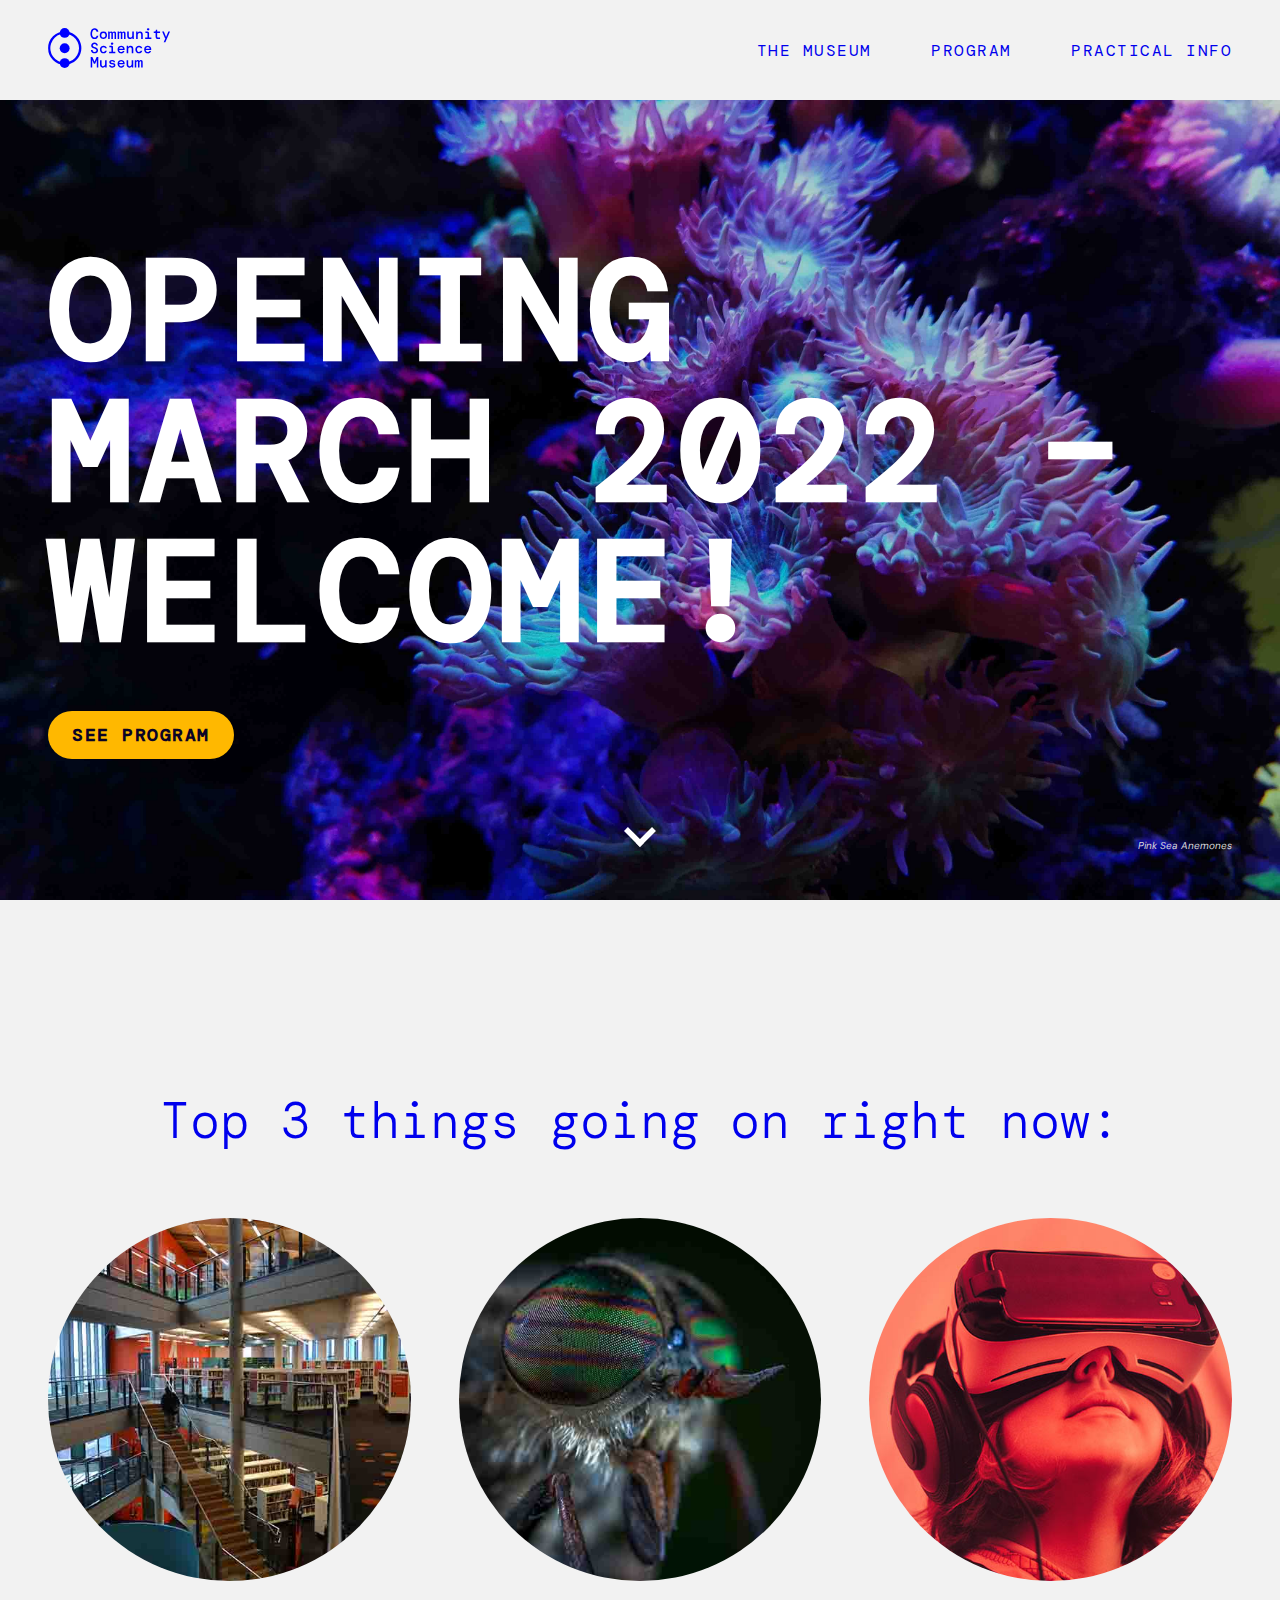
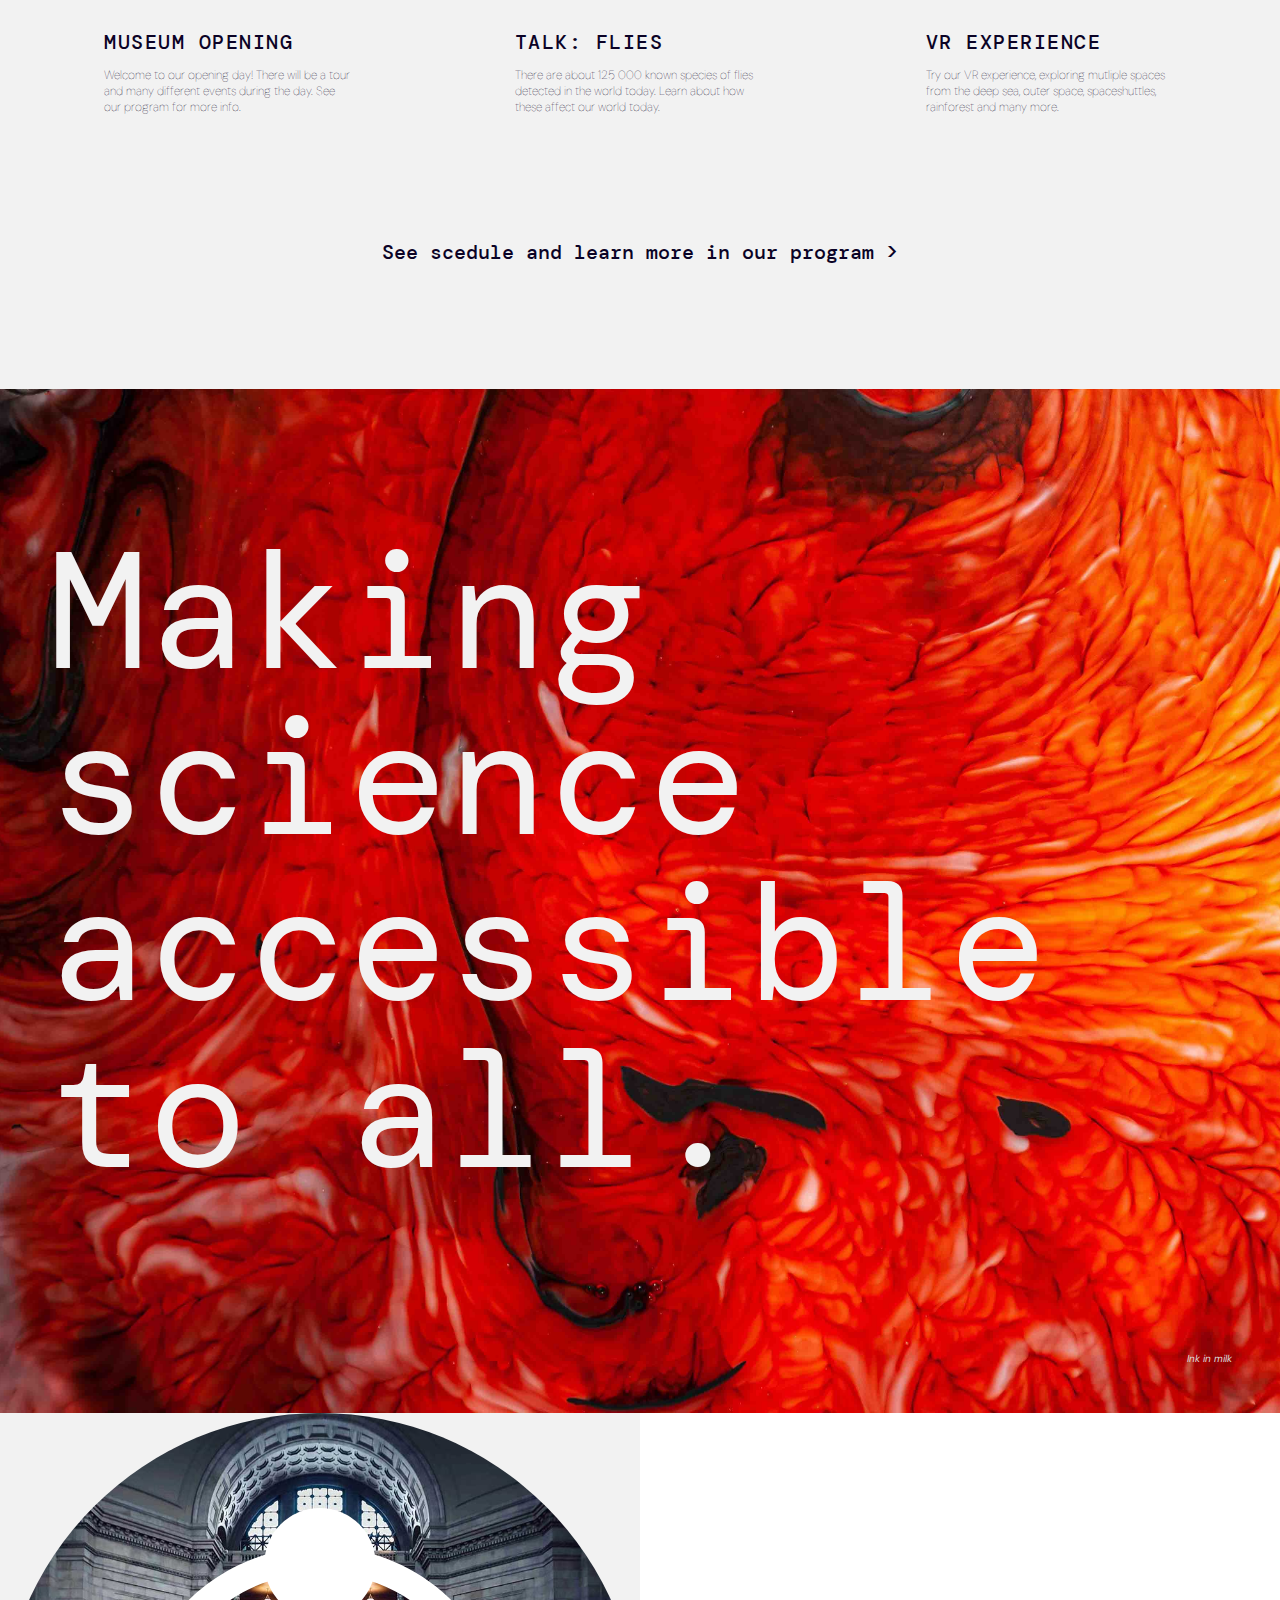
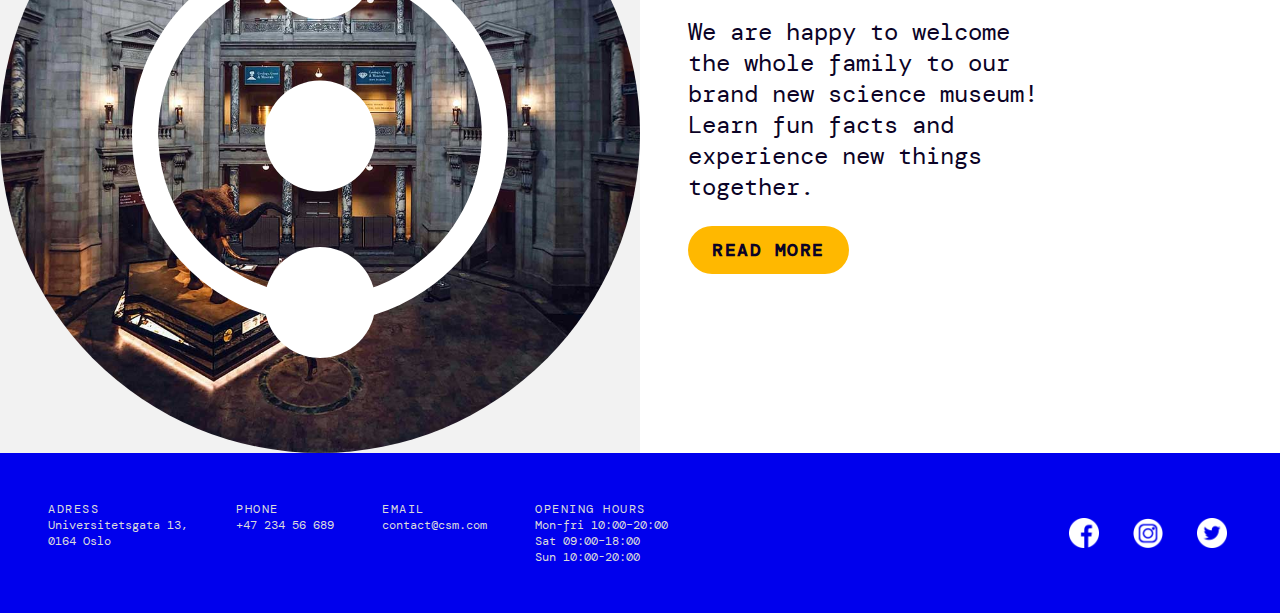
==== commit 19a9a736: "Update" ====
--- a/index.html
+++ b/index.html
@@ -17,17 +17,18 @@
     <header>
         <nav class="navbar">
             <div class="nav-logo">
-                <a href="/index.html" id="logo"> <img src="Images/logo-blue.svg" alt="Community Science Museum logo"></a>
+                <a href="index.html" id="logo"> <img src="Images/logo-blue.svg" alt="Community Science Museum logo"></a>
             </div>
+            <input type="checkbox" id="hamburger">
             <ul class="nav-list uppercase">
                 <li class="list-item">
-                    <a href="/the-museum.html">The Museum</a>
+                    <a href="the-museum.html">The Museum</a>
                 </li>
                 <li class="list-item">
-                    <a href="/program.html">Program</a>
+                    <a href="program.html">Program</a>
                 </li>
                 <li class="list-item">   
-                    <a href="/practical-info.html">Practical Info</a>
+                    <a href="practical-info.html">Practical Info</a>
                 </li>
             </ul>
         </nav>
@@ -36,7 +37,7 @@
     <main class="grid">
        <section class="hero flex-align-ver col-12" id="hero-homepage">
         <h1>Opening<br>March 2022 –<br>welcome!</h1>
-        <a href="/program.html" class="btn yellow">See program</a>
+        <a href="program.html" class="btn yellow">See program</a>
         <p class="image-text">Pink Sea Anemones</p>
         <a href="#top3" class="down-btn"> <img src="Images/icon-arrow.svg" alt="Arrow down button"></a>
        </section>
@@ -70,7 +71,7 @@
         <div class="grid-elem-half col-12 img-left">
             <div class="grid-text-half white intro flex-align-ver">
                 <p>We are happy to welcome the whole family to our brand new science museum! Learn fun facts and experience new things together.</p>
-                <a href="/the-museum.html" class="btn">Read more</a>
+                <a href="the-museum.html" class="btn">Read more</a>
             </div>
             <div class="grid-img-half flex-align-all circle">
                 <img src="Images/icon-logo-white.svg" alt="logo icon white" class="white-logo-icon">
--- a/style.css
+++ b/style.css
@@ -21,8 +21,8 @@
 	color: white;
 	font-family: "DM Mono", Helvetica, sans-serif;
 	font-weight: bold;
-	font-size: 190px;
-	line-height: 180px;
+	font-size: 16vw;
+	line-height: 14vw;
 	text-transform: uppercase;
 	letter-spacing: 5px;
 	margin-bottom: 48px;
@@ -104,7 +104,7 @@
 	display: flex;
 	justify-content: space-between;
 	align-items: center;
-	padding: 0 48px;
+	padding: 48px;
 	height: 100px;
 }
 .nav-list {
@@ -134,6 +134,9 @@
 .nav-list .list-item.active a {
 	text-decoration: underline;
 	font-weight: bold;
+}
+#hamburger {
+	display: none;
 }
 
 /* NAV END*/
@@ -213,13 +216,12 @@
 }
 
 section#hero-homepage h1 {
-	font-size: 120px;
-	line-height: 120px;
+	font-size: 11vw;
+	line-height: 11vw;
 }
 
 section#program-main,
-section#museum-main,
-section {
+section#museum-main {
 	padding-top: calc(100px + 48px);
 }
 
@@ -309,11 +311,12 @@
 	justify-content: center;
 }
 
-.white-logo-icon {
+.circle img.white-logo-icon {
 	position: absolute;
 	z-index: 1;
 	width: 40vw;
-	height: 40vw;
+	height: 40vh;
+	object-fit: contain;
 }
 
 /* PROGRAM */
@@ -375,8 +378,9 @@
 }
 .program-img img {
 	max-width: 100%;
-	border-radius: 100%;
-	padding: 24px;
+	height: 100%;
+	padding: 24px;
+	object-fit: cover;
 }
 
 section#coming-up h2 {
@@ -428,10 +432,11 @@
 .grid-img-half img {
 	width: 100%;
 	min-height: 50vh;
+	height: 100%;
 	object-fit: cover;
 }
 .circle img {
-	border-radius: 50%;
+	border-radius: 1000px;
 	object-fit: cover;
 }
 
@@ -549,8 +554,174 @@
 		max-height: 70vw;
 	}
 }
-@media only screen and (max-width: 700px) {
-	/* .col-3 {
+@media only screen and (max-width: 900px) {
+	h2 {
+		padding: 32px;
+	}
+	#hamburger {
+		display: block;
+		position: absolute;
+		right: 32px;
+		width: 40px;
+		height: 40px;
+	}
+	#hamburger::after {
+		background-image: url(/Images/icon-burger.svg);
+		background-repeat: no-repeat;
+		background-position: center;
+		background-color: #f2f2f2;
+		position: absolute;
+		content: "";
+		width: 40px;
+		height: 40px;
+	}
+	#hamburger:checked::after {
+		background-image: url(/Images/icon-cross.svg);
+		background-repeat: no-repeat;
+		background-position: center;
+		position: absolute;
+	}
+	#hamburger:checked + .nav-list {
+		display: block;
+		width: 100%;
+	}
+	.nav-list .list-item {
+		display: block;
+		margin: 32px 0 0 auto;
+		text-align: right;
+		width: 100%;
+	}
+	.navbar {
+		flex-direction: column;
+		align-items: flex-start;
+		height: auto;
+		padding: 32px;
+	}
+	.nav-list {
+		display: none;
+	}
+
+	.nav-list .list-item a {
+		font-size: 24px;
+	}
+	.nav-list .list-item a:hover {
+		font-size: 27px;
+		font-weight: bold;
+		letter-spacing: 0.5px;
+	}
+	.navbar img {
+		height: 50px;
+		transition-duration: 0.25s;
+	}
+	.navbar img:hover {
+		height: 63px;
+	}
+	.hero {
+		padding: 32px;
+	}
+
+	.break-text {
+		padding: 140px 32px;
+	}
+
+	.grid-text-half {
+		padding: 32px 16px;
+	}
+	.grid-text-half p {
+		max-width: 90%;
+		padding: 0 16px 16px;
+		font-size: 12px;
+	}
+	.grid-text-half h3 {
+		max-width: 90%;
+		padding: 16px;
+	}
+	.grid-text-half h2 {
+		padding: 16px;
+	}
+	.grid-text-half.intro p {
+		padding: 16px;
+		font-size: 16px;
+	}
+	.grid-elem-half .btn {
+		margin: 0 16px;
+	}
+	.image-text {
+		right: 32px;
+		bottom: 32px;
+		font-size: 8px;
+	}
+	h3 {
+		padding: 14;
+	}
+
+	.break-heading p {
+		width: 80vw;
+	}
+	.break-paragraph p {
+		width: 80vw;
+	}
+
+	/* FOOTER */
+	footer {
+		background-color: #0000ed;
+		max-height: 700px;
+	}
+	.footer-content {
+		color: #dbdbdb;
+		padding: 32px;
+	}
+	.footer-text {
+		flex-direction: column;
+		justify-content: none;
+	}
+	.footer-text div {
+		margin: 0 0 20px;
+	}
+	.footer-icons {
+		flex-direction: column;
+	}
+	.footer-icons img {
+		width: 40px;
+		height: 40px;
+	}
+	.footer-icons a {
+		margin: 0 0 20px;
+		width: 50px;
+		height: 50px;
+	}
+	.footer-icons a:hover > img {
+		width: 50px;
+		height: 50px;
+	}
+}
+
+@media only screen and (max-width: 767px) {
+	.col-4 {
 		grid-column: span 12;
-	} */
-}
+	}
+	.top3-item img {
+		width: 50%;
+	}
+	h1{
+	font-size: 50px;
+	line-height: ;
+	}
+}
+
+@media only screen and (max-width: 400px) {
+	.top3-item img {
+		width: 100%;
+	}
+
+	.col-6 {
+		grid-column: span 12;
+	}
+	.grid-elem-half.img-right {
+		display: flex;
+		flex-direction: column;
+	}
+	.grid-elem-half.img-left {
+		display: flex;
+		flex-direction: column-reverse;
+}
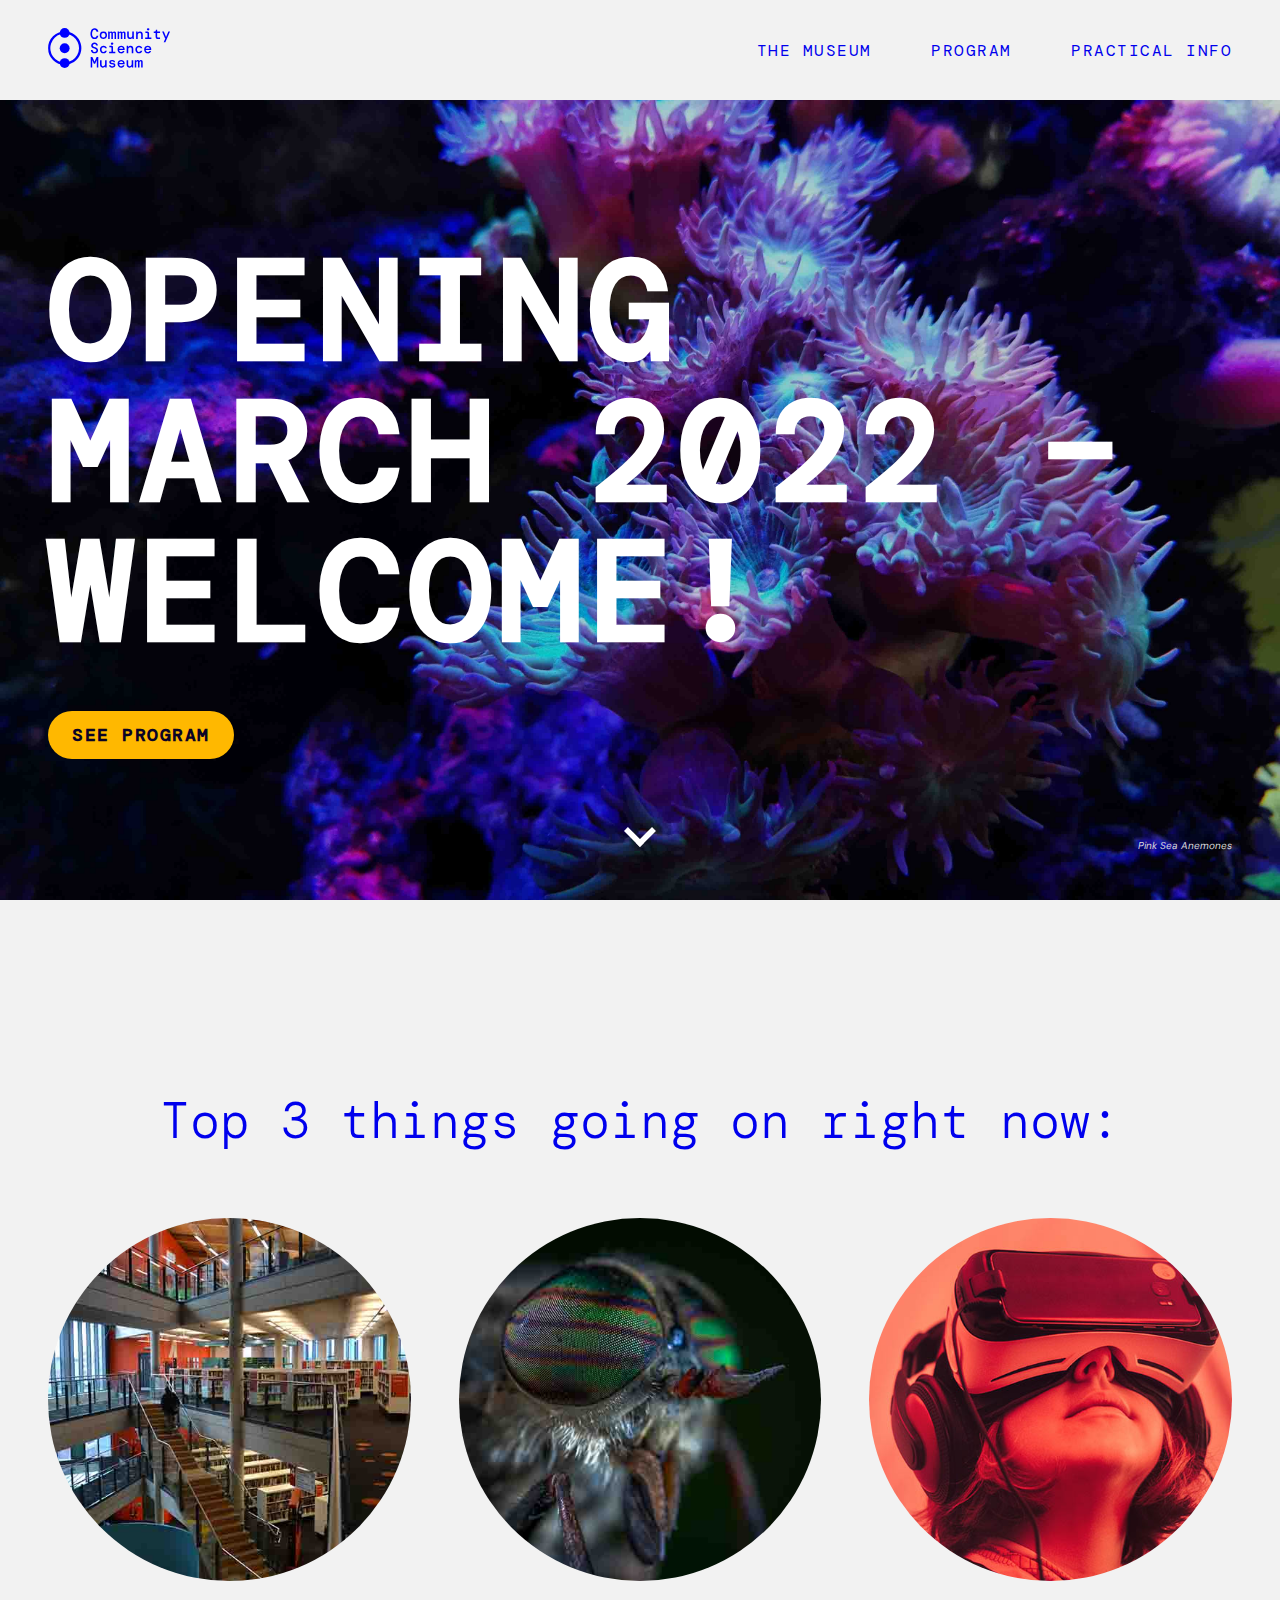
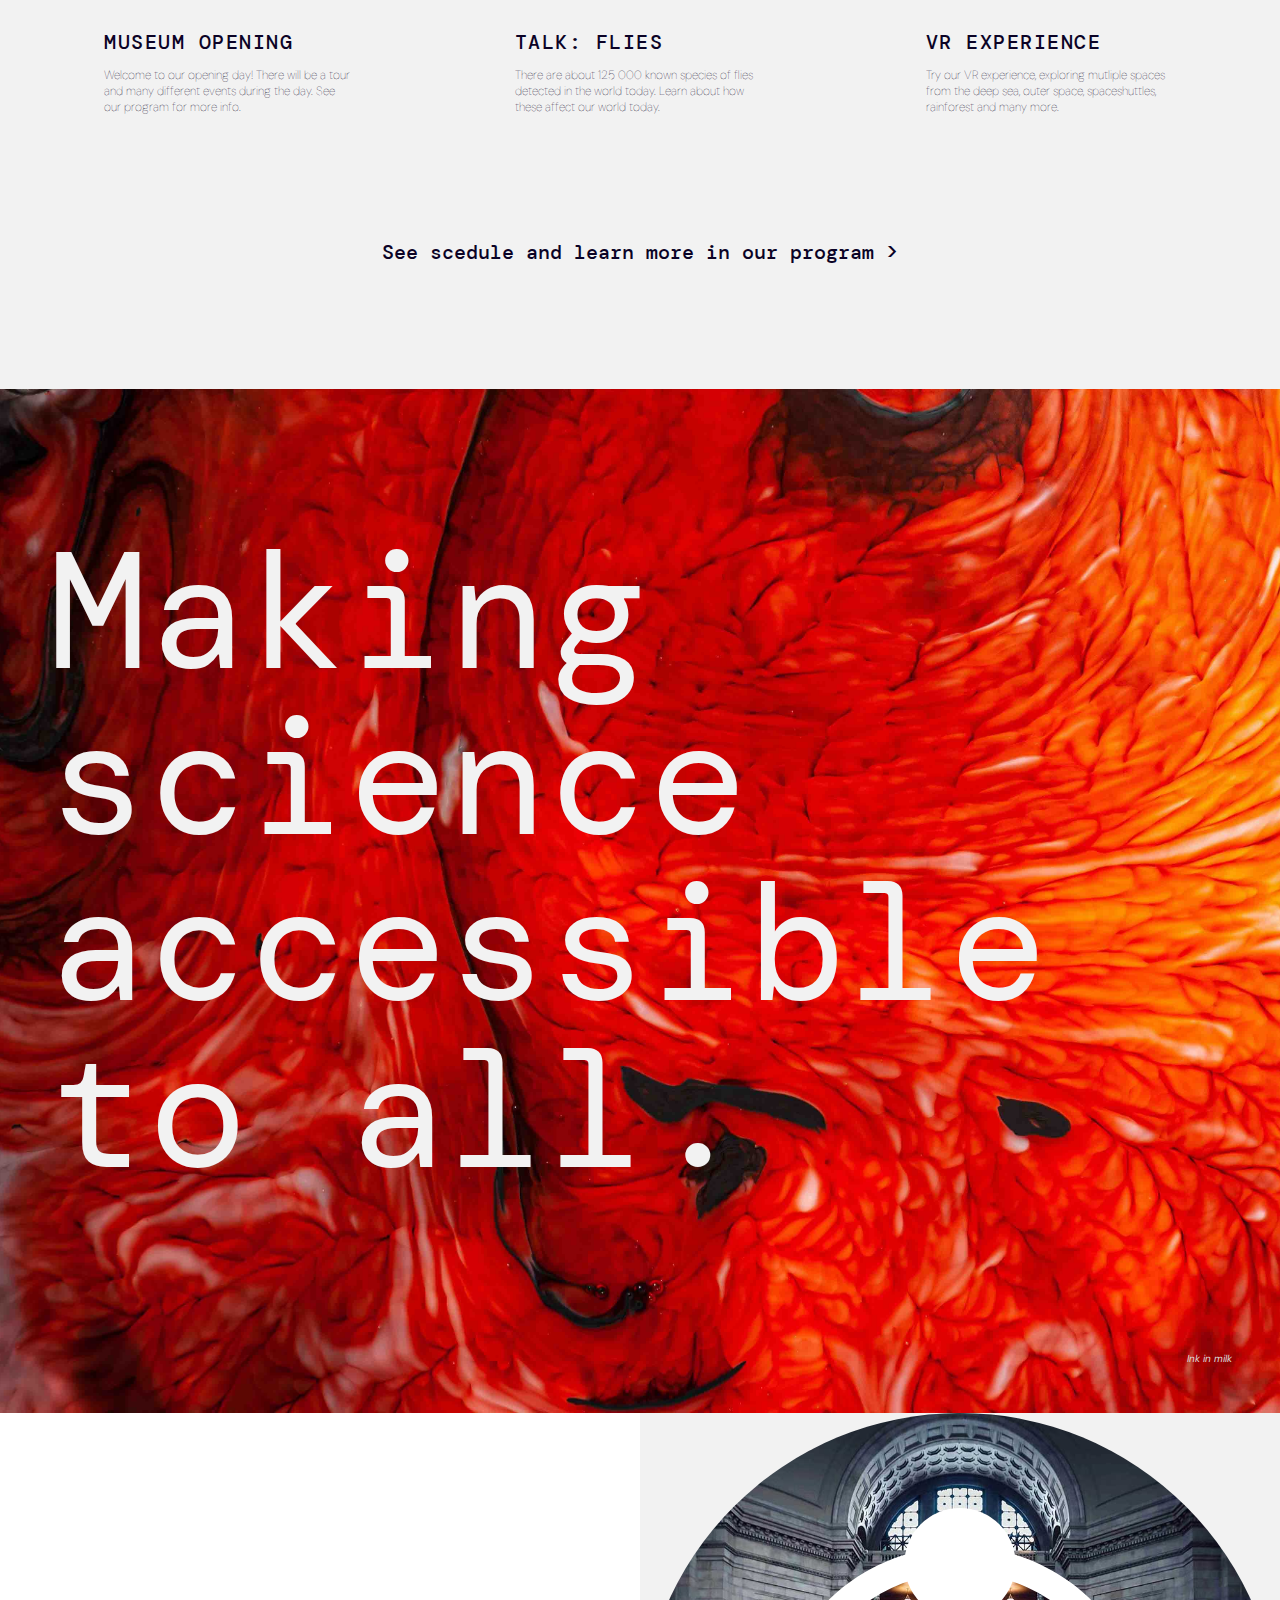
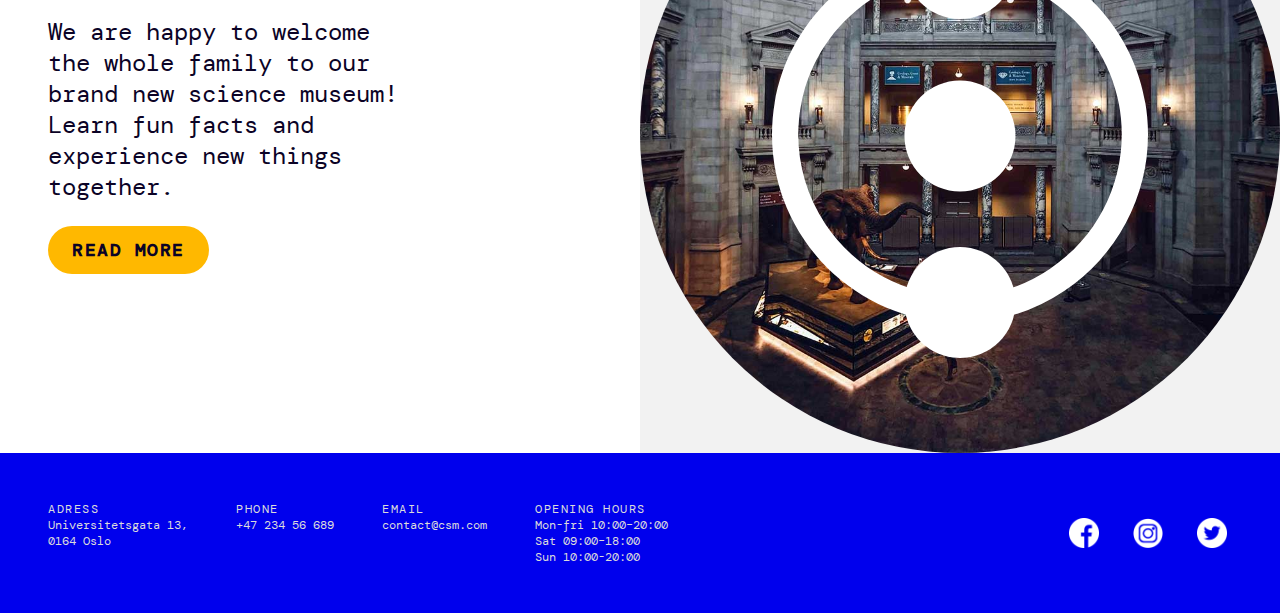
==== commit d1f548fc: "Update" ====
--- a/index.html
+++ b/index.html
@@ -43,7 +43,7 @@
        </section>
 
        <section class="col-12 flex-align-ver flex-align-hor" id="top3">
-           <h2 class="col-12 top3-header">Top 3 things going on right now:</h2>
+           <h2 class="col-12">Top 3 things going on right now:</h2>
                 <div class="grid max-width">
                     <div class="top3-item col-4">
                         <img src="Images/top3-img-museum.jpg" alt="Museum library and stairway">
--- a/style.css
+++ b/style.css
@@ -324,7 +324,7 @@
 	display: flex;
 	flex-direction: row-reverse;
 	padding: 24px;
-	max-height: 50vw;
+	min-height: 50vh;
 }
 .program-elem-large {
 	display: flex;
@@ -374,8 +374,8 @@
 	font-weight: normal;
 	font-size: 18px;
 	padding-top: 12px;
-	max-width: 30vw;
-}
+}
+
 .program-img img {
 	max-width: 100%;
 	height: 100%;
@@ -392,12 +392,12 @@
 }
 
 /* MUSEUM */
-
-.grid-elem-half.img-right {
-	display: flex;
-}
-.grid-elem-half.img-left {
-	display: flex;
+.grid-elem-half {
+	display: flex;
+	flex-direction: row;
+	min-height: 50vh;
+}
+.grid-elem-half.reverse {
 	flex-direction: row-reverse;
 }
 .grid-elem-half > div {
@@ -446,7 +446,7 @@
 
 .museum-break {
 	background-image: url(Images/Museum/museum-break.jpg);
-	min-height: 70vw;
+	min-height: 80vh;
 	background-size: cover;
 	background-repeat: no-repeat;
 	background-position: center;
@@ -456,13 +456,13 @@
 	color: white;
 	font-weight: lighter;
 	font-size: 50px;
-	width: 50vw;
+	max-width: 500px;
 }
 .break-paragraph {
 	color: white;
 	font-weight: lighter;
 	font-size: 20px;
-	width: 50vw;
+	max-width: 500px;
 }
 
 .info-list p {
@@ -482,16 +482,15 @@
 	max-width: 50vw;
 	width: 100%;
 	padding: 48px 0px;
+	margin: auto;
 }
 .newsletter-elem {
-	display: flex;
-	flex-direction: column;
 	align-items: center;
-}
-
+	margin: auto;
+}
 input[type="text"] {
 	width: 50vw;
-	font-family: DM Mono, Courier, monospace;
+	font-family: "DM Mono", Courier, monospace;
 	padding: 12px 24px;
 	font-size: 18px;
 	margin: 8px 0px;
@@ -504,6 +503,7 @@
 	border: none;
 	margin-top: 24px;
 	width: 50vw;
+	margin: auto;
 }
 
 /* FOOTER */
@@ -551,13 +551,13 @@
 @media only screen and (max-width: 1200px) {
 	.col-6 {
 		grid-column: span 12;
-		max-height: 70vw;
 	}
 }
 @media only screen and (max-width: 900px) {
 	h2 {
 		padding: 32px;
 	}
+
 	#hamburger {
 		display: block;
 		position: absolute;
@@ -566,7 +566,7 @@
 		height: 40px;
 	}
 	#hamburger::after {
-		background-image: url(/Images/icon-burger.svg);
+		background-image: url(Images/icon-burger.svg);
 		background-repeat: no-repeat;
 		background-position: center;
 		background-color: #f2f2f2;
@@ -576,7 +576,7 @@
 		height: 40px;
 	}
 	#hamburger:checked::after {
-		background-image: url(/Images/icon-cross.svg);
+		background-image: url(Images/icon-cross.svg);
 		background-repeat: no-repeat;
 		background-position: center;
 		position: absolute;
@@ -646,22 +646,20 @@
 	.grid-elem-half .btn {
 		margin: 0 16px;
 	}
-	.image-text {
+
+	h3 {
+		padding: 14;
+	}
+	p.image-text {
 		right: 32px;
 		bottom: 32px;
+		padding: 0;
 		font-size: 8px;
 	}
-	h3 {
-		padding: 14;
-	}
-
-	.break-heading p {
-		width: 80vw;
-	}
-	.break-paragraph p {
-		width: 80vw;
-	}
-
+	section#top3 h2 {
+		padding: 0;
+		font-size: 40px;
+	}
 	/* FOOTER */
 	footer {
 		background-color: #0000ed;
@@ -700,28 +698,109 @@
 	.col-4 {
 		grid-column: span 12;
 	}
-	.top3-item img {
-		width: 50%;
-	}
-	h1{
-	font-size: 50px;
-	line-height: ;
-	}
-}
-
-@media only screen and (max-width: 400px) {
-	.top3-item img {
-		width: 100%;
-	}
-
 	.col-6 {
 		grid-column: span 12;
 	}
-	.grid-elem-half.img-right {
-		display: flex;
+	.top3-item {
+		padding: 16px;
+	}
+	.top3-item img {
+		max-width: 250px;
+	}
+	h1 {
+		font-size: 50px;
+		line-height: 50px;
+	}
+
+	.grid-elem-half {
 		flex-direction: column;
 	}
-	.grid-elem-half.img-left {
-		display: flex;
+	.grid-elem-half.reverse {
+		flex-direction: column;
+	}
+	.grid-elem-half > div {
+		width: 100%;
+		min-height: 50vh;
+	}
+	.program-elem {
 		flex-direction: column-reverse;
-}
+		padding: 16px;
+		min-height: auto;
+	}
+	.program-elem-large {
+		flex-direction: column-reverse;
+		padding: 16px;
+	}
+
+	.program-elem > div,
+	.program-elem-large > div {
+		width: 100%;
+	}
+
+	.program-text,
+	.program-text-large {
+		padding: 16px;
+	}
+
+	.program-info-large {
+		padding-top: 16px;
+	}
+
+	.program-img img {
+		width: 100%;
+		height: 50vw;
+		padding: 16px 0;
+	}
+	.program-img {
+		margin-bottom: 32px;
+	}
+
+	.top3-item h3 {
+		max-width: 250px;
+		width: 100%;
+	}
+	.newsletter {
+		padding: 32px 32px 100px;
+	}
+	.newsletter-elem {
+		max-width: 250px;
+	}
+	.newsletter h3 {
+		font-size: 40px;
+		max-width: 250px;
+	}
+	input[type="text"] {
+		width: 250px;
+	}
+	input[type="submit"] {
+		width: 250px;
+	}
+}
+
+@media only screen and (max-width: 400px) {
+	section#top3 h2 {
+		padding: 0;
+		font-size: 30px;
+		line-height: 32px;
+	}
+	h1 {
+		font-size: 30px;
+		line-height: 30px;
+	}
+	.newsletter {
+		padding: 32px 32px 100px;
+	}
+	.newsletter-elem {
+		max-width: 250px;
+	}
+	.newsletter h3 {
+		font-size: 40px;
+		max-width: 250px;
+	}
+	input[type="text"] {
+		width: 250px;
+	}
+	input[type="submit"] {
+		width: 250px;
+	}
+}
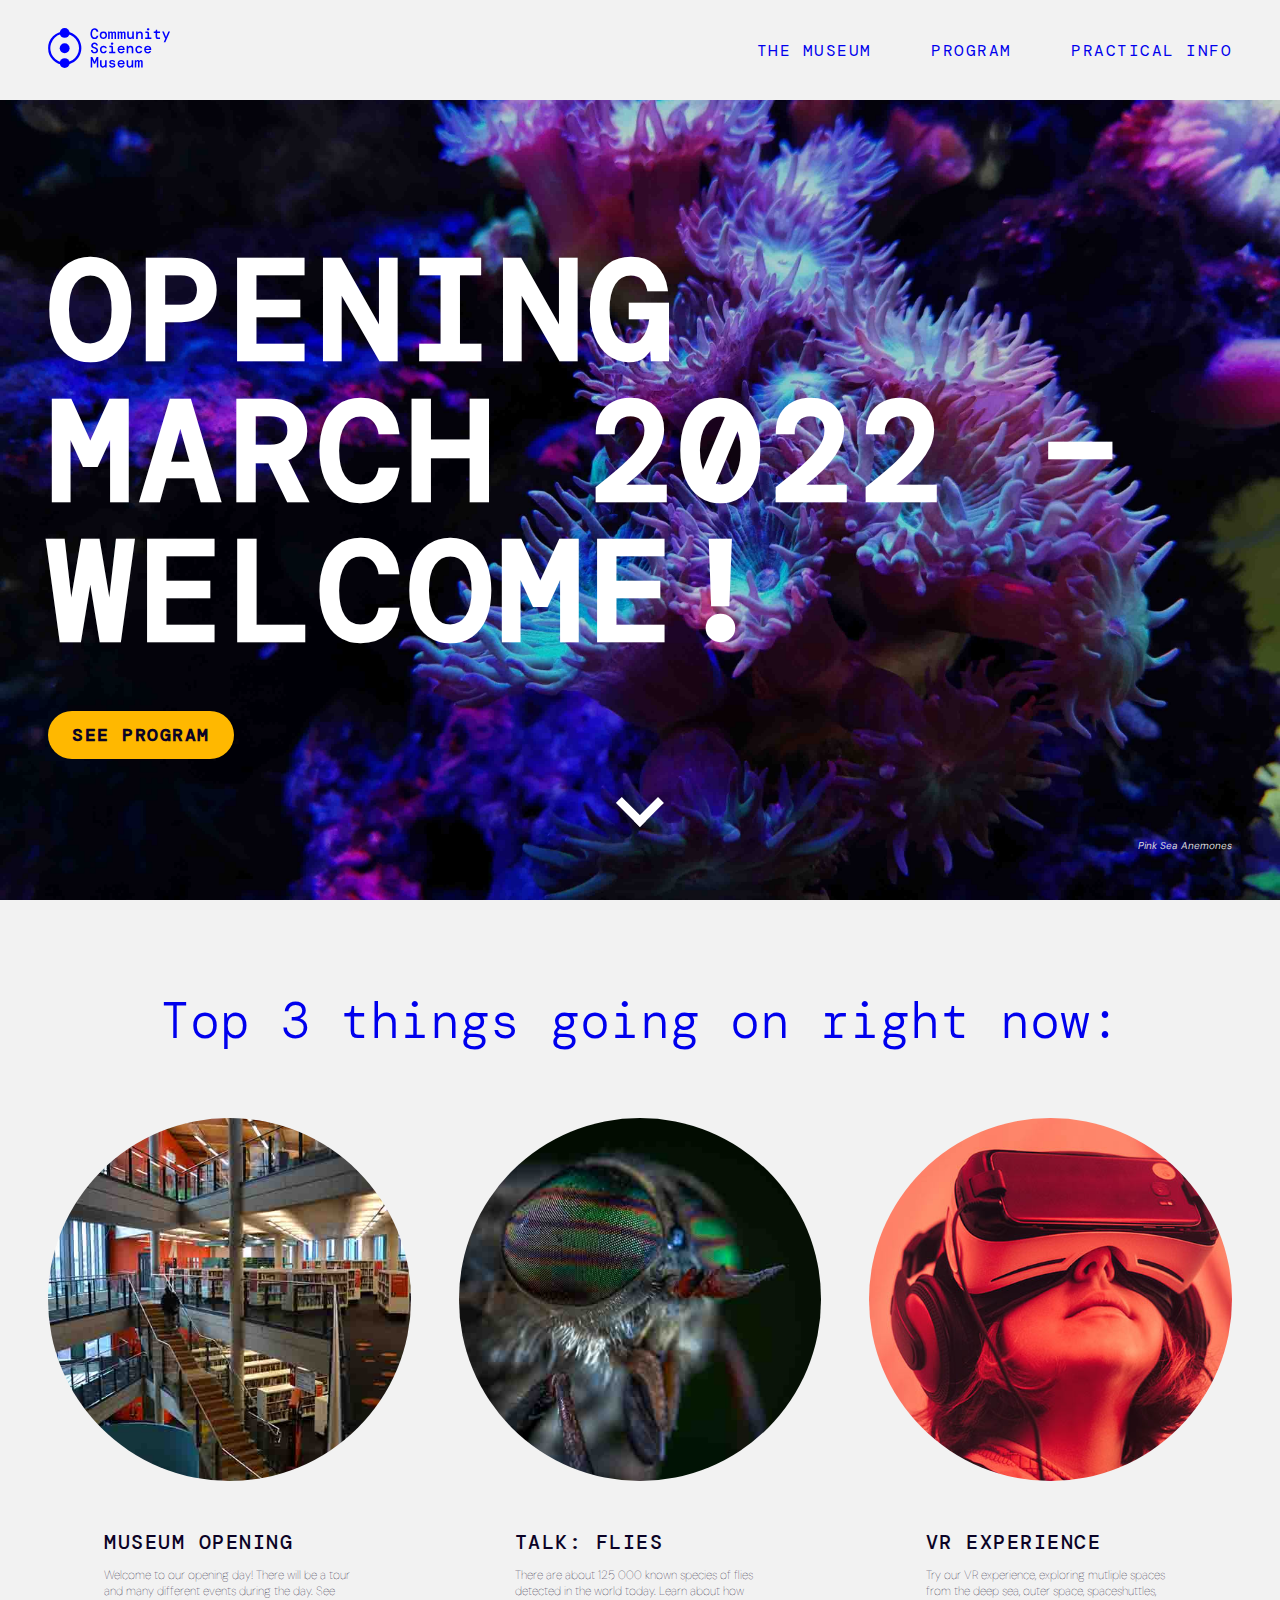
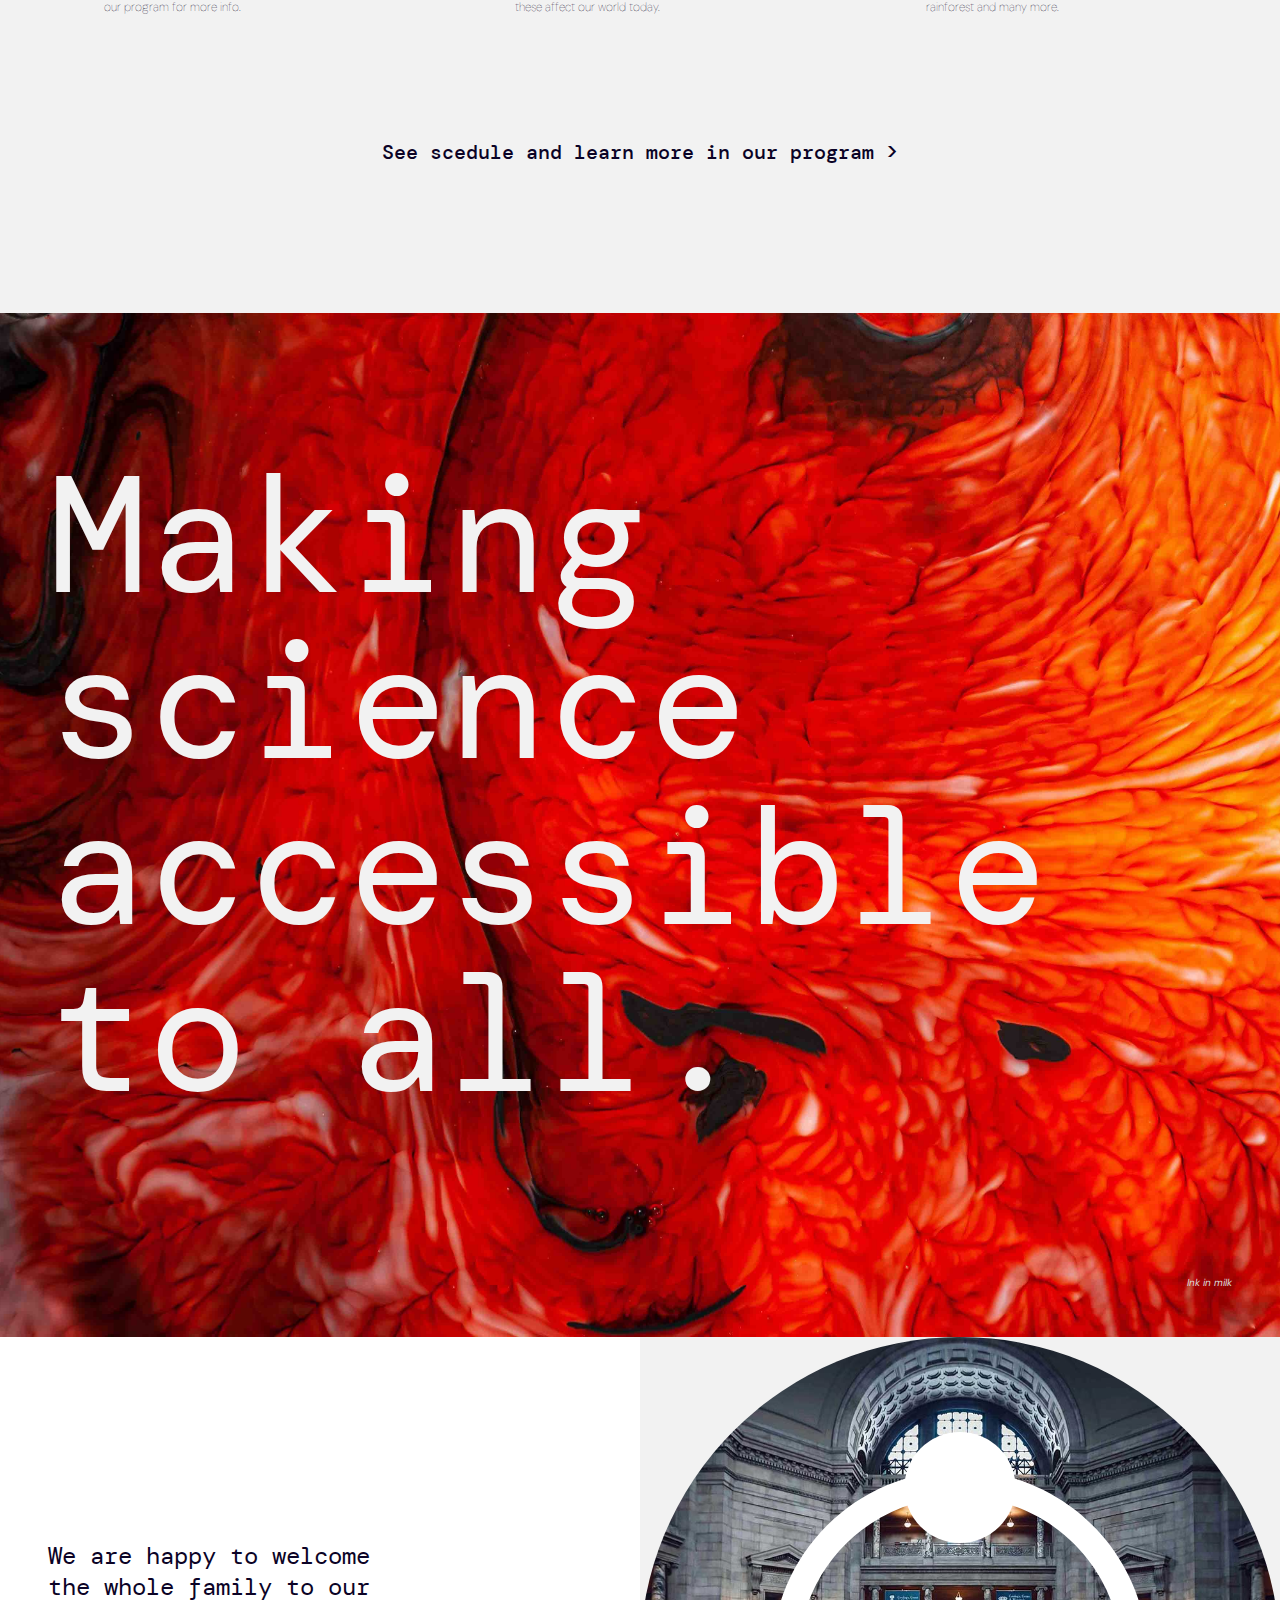
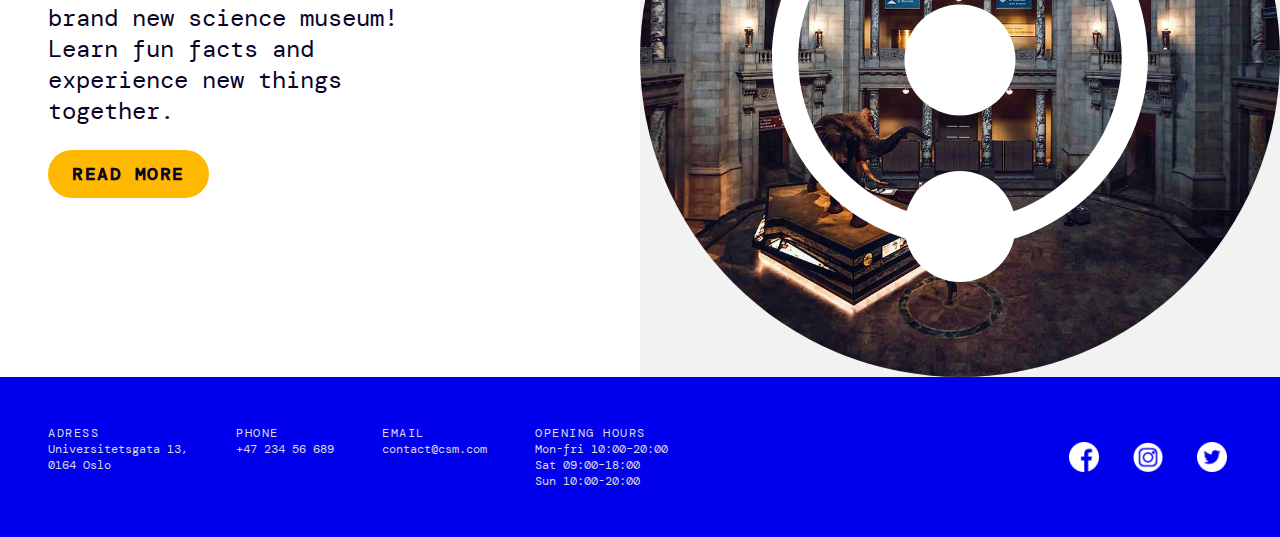
==== commit 5da663ba: "Responsivity" ====
--- a/index.html
+++ b/index.html
@@ -39,7 +39,7 @@
         <h1>Opening<br>March 2022 –<br>welcome!</h1>
         <a href="program.html" class="btn yellow">See program</a>
         <p class="image-text">Pink Sea Anemones</p>
-        <a href="#top3" class="down-btn"> <img src="Images/icon-arrow.svg" alt="Arrow down button"></a>
+        <a href="#home-main" class="down-btn" id="home-main"> <img src="Images/icon-arrow.svg" alt="Arrow down button"></a>
        </section>
 
        <section class="col-12 flex-align-ver flex-align-hor" id="top3">
--- a/style.css
+++ b/style.css
@@ -220,11 +220,6 @@
 	line-height: 11vw;
 }
 
-section#program-main,
-section#museum-main {
-	padding-top: calc(100px + 48px);
-}
-
 .image-text {
 	position: absolute;
 	right: 48px;
@@ -237,21 +232,20 @@
 .down-btn {
 	position: absolute;
 	left: 50%;
-	padding-top: 100px;
+	padding: 100px 20px 20px;
 	transform: translateX(-50%);
 	bottom: 48px;
 }
 .down-btn img {
-	height: 20px;
+	height: 30px;
 	transition-duration: 0.25s;
 }
 .down-btn img:hover {
-	height: 23px;
+	height: 33px;
 }
 
 section#top3 {
-	padding: 24px;
-	padding-top: calc(100px + 48px);
+	padding: 48px 24px;
 }
 
 .top3-item {
@@ -446,7 +440,7 @@
 
 .museum-break {
 	background-image: url(Images/Museum/museum-break.jpg);
-	min-height: 80vh;
+	min-height: 90vh;
 	background-size: cover;
 	background-repeat: no-repeat;
 	background-position: center;
@@ -467,7 +461,7 @@
 
 .info-list p {
 	font-size: 20px;
-	line-height: 20px;
+	line-height: 24px;
 	padding-bottom: 12px;
 }
 
@@ -481,20 +475,13 @@
 	font-size: 48px;
 	max-width: 50vw;
 	width: 100%;
-	padding: 48px 0px;
-	margin: auto;
-}
-.newsletter-elem {
-	align-items: center;
-	margin: auto;
 }
 input[type="text"] {
 	width: 50vw;
 	font-family: "DM Mono", Courier, monospace;
 	padding: 12px 24px;
 	font-size: 18px;
-	margin: 8px 0px;
-	display: inline-block;
+	margin-top: 12px;
 	border: 3px solid #f2f2f2;
 	box-sizing: border-box;
 	border-radius: 50px;
@@ -503,7 +490,6 @@
 	border: none;
 	margin-top: 24px;
 	width: 50vw;
-	margin: auto;
 }
 
 /* FOOTER */
@@ -630,7 +616,6 @@
 	.grid-text-half p {
 		max-width: 90%;
 		padding: 0 16px 16px;
-		font-size: 12px;
 	}
 	.grid-text-half h3 {
 		max-width: 90%;
@@ -654,7 +639,7 @@
 		right: 32px;
 		bottom: 32px;
 		padding: 0;
-		font-size: 8px;
+		font-size: 10px;
 	}
 	section#top3 h2 {
 		padding: 0;
@@ -704,14 +689,27 @@
 	.top3-item {
 		padding: 16px;
 	}
+	.top3-item p {
+		font-size: 14px;
+	}
 	.top3-item img {
 		max-width: 250px;
 	}
 	h1 {
-		font-size: 50px;
-		line-height: 50px;
-	}
-
+		font-size: 65px;
+		line-height: 60px;
+		letter-spacing: 0;
+	}
+	h2 {
+		font-size: 40px;
+		line-height: 40px;
+	}
+	.down-btn {
+		bottom: 60px;
+	}
+	.down-btn img {
+		height: 30px;
+	}
 	.grid-elem-half {
 		flex-direction: column;
 	}
@@ -721,6 +719,9 @@
 	.grid-elem-half > div {
 		width: 100%;
 		min-height: 50vh;
+	}
+	.grid-text-half h3 {
+		font-size: 20px;
 	}
 	.program-elem {
 		flex-direction: column-reverse;
@@ -741,39 +742,49 @@
 	.program-text-large {
 		padding: 16px;
 	}
+	.program-text p {
+		font-size: 16px;
+	}
 
 	.program-info-large {
 		padding-top: 16px;
 	}
-
+	.program-img {
+		margin-bottom: 32px;
+	}
 	.program-img img {
 		width: 100%;
-		height: 50vw;
-		padding: 16px 0;
-	}
-	.program-img {
-		margin-bottom: 32px;
+		height: 400px;
+		padding: 16px;
+	}
+	.program-img.large {
+		height: 50vh;
 	}
 
 	.top3-item h3 {
 		max-width: 250px;
 		width: 100%;
 	}
+	.break-text {
+		font-size: 40px;
+		line-height: 45px;
+		margin: 32px auto;
+	}
+
 	.newsletter {
-		padding: 32px 32px 100px;
-	}
-	.newsletter-elem {
-		max-width: 250px;
+		padding: 100px 32px;
 	}
 	.newsletter h3 {
 		font-size: 40px;
-		max-width: 250px;
+		max-width: 70vw;
 	}
 	input[type="text"] {
-		width: 250px;
+		width: 70vw;
+		padding: 16px 20px;
 	}
 	input[type="submit"] {
-		width: 250px;
+		width: 70vw;
+		padding: 16px 20px;
 	}
 }
 
@@ -784,23 +795,16 @@
 		line-height: 32px;
 	}
 	h1 {
-		font-size: 30px;
-		line-height: 30px;
-	}
-	.newsletter {
-		padding: 32px 32px 100px;
-	}
-	.newsletter-elem {
-		max-width: 250px;
-	}
-	.newsletter h3 {
-		font-size: 40px;
-		max-width: 250px;
-	}
-	input[type="text"] {
-		width: 250px;
-	}
-	input[type="submit"] {
-		width: 250px;
-	}
-}
+		font-size: 50px;
+		line-height: 50px;
+		letter-spacing: 0;
+	}
+	.program-img img {
+		width: 100%;
+		height: 300px;
+		padding: 16px;
+	}
+	.break-paragraph {
+		font-size: 16px;
+	}
+}
